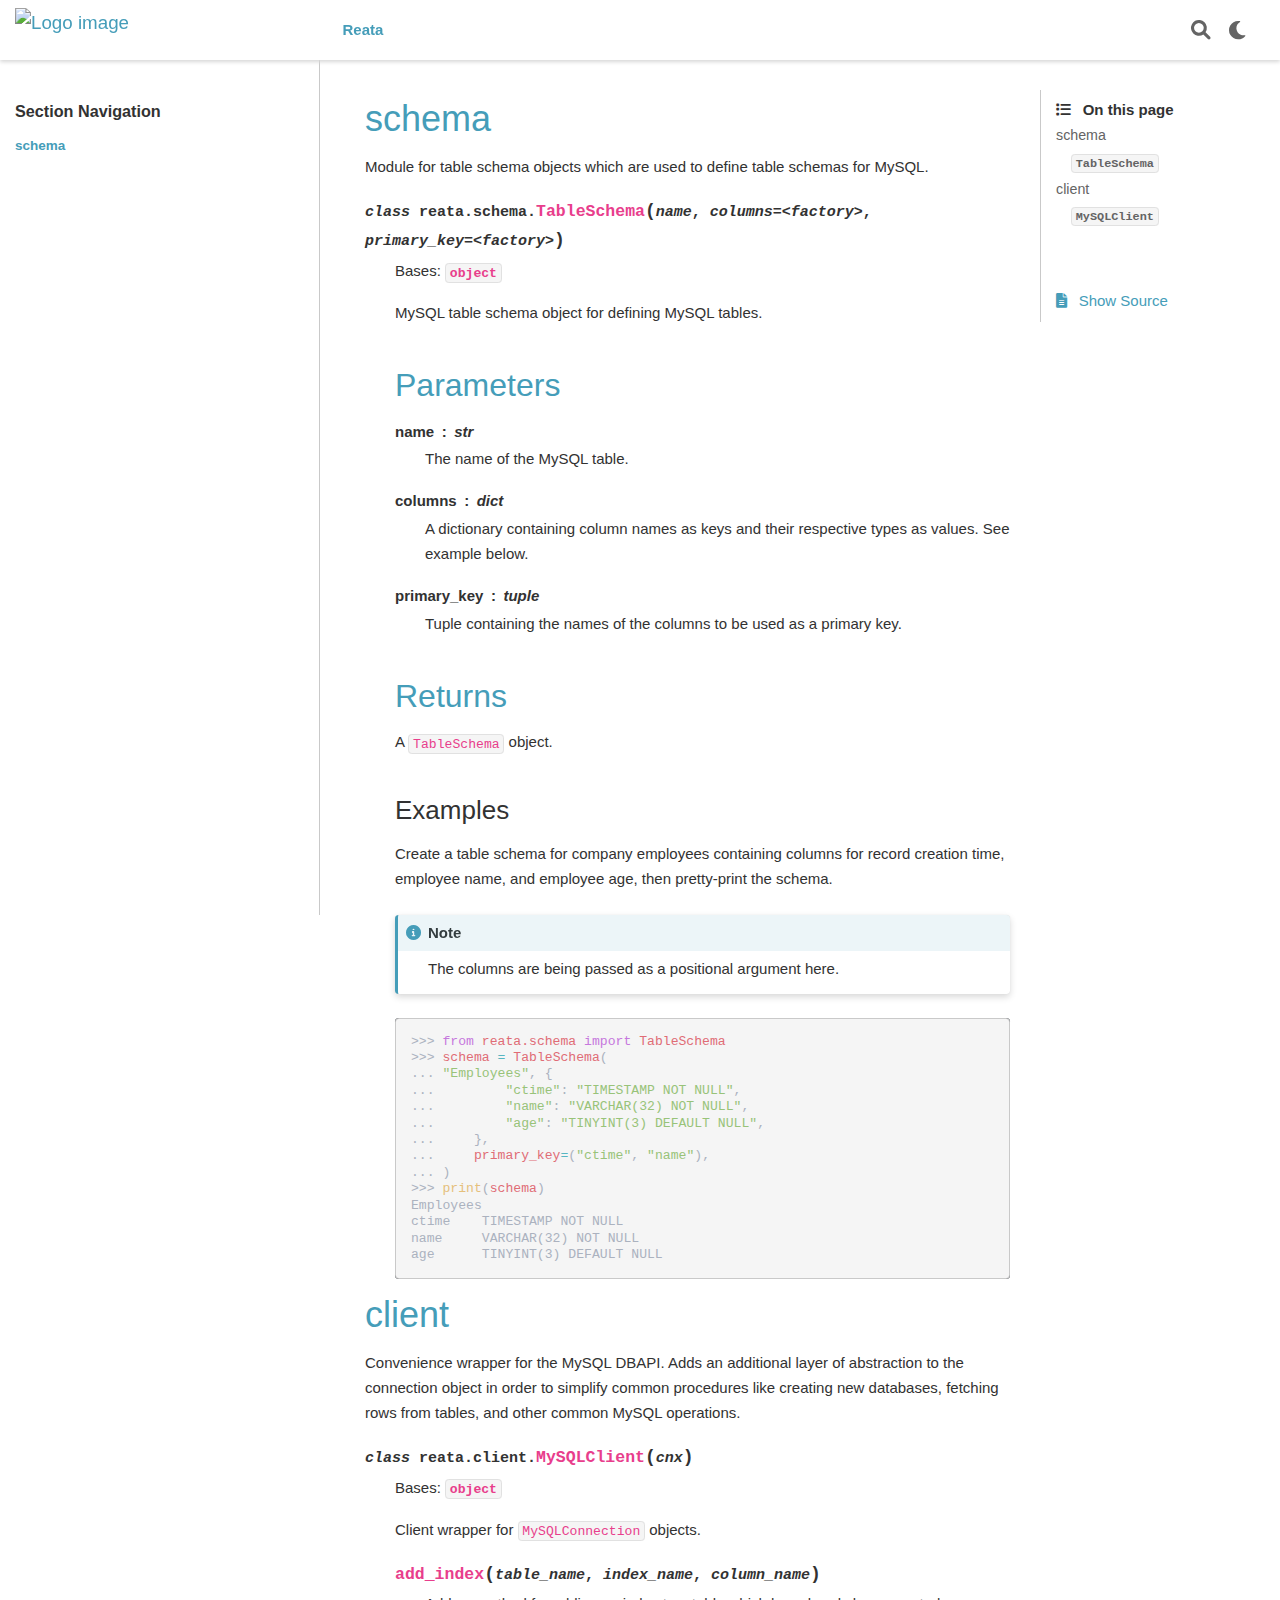
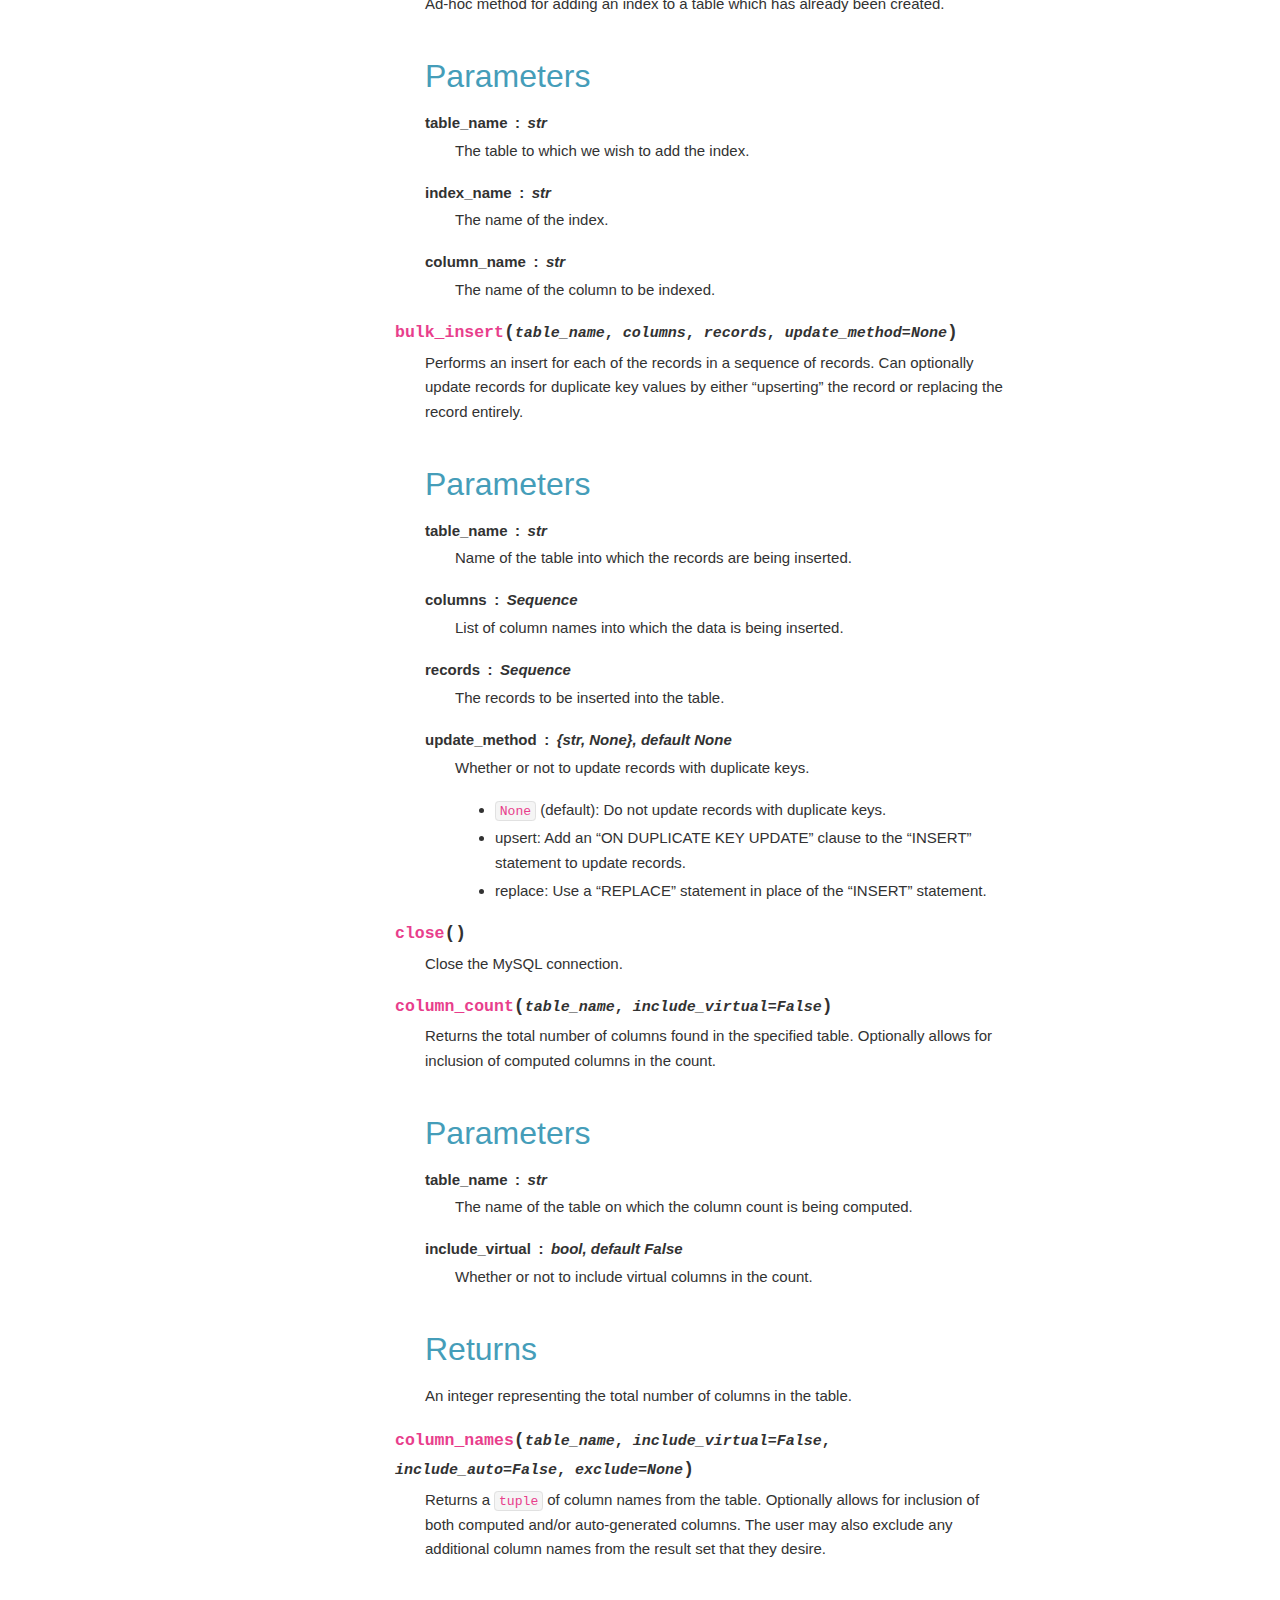
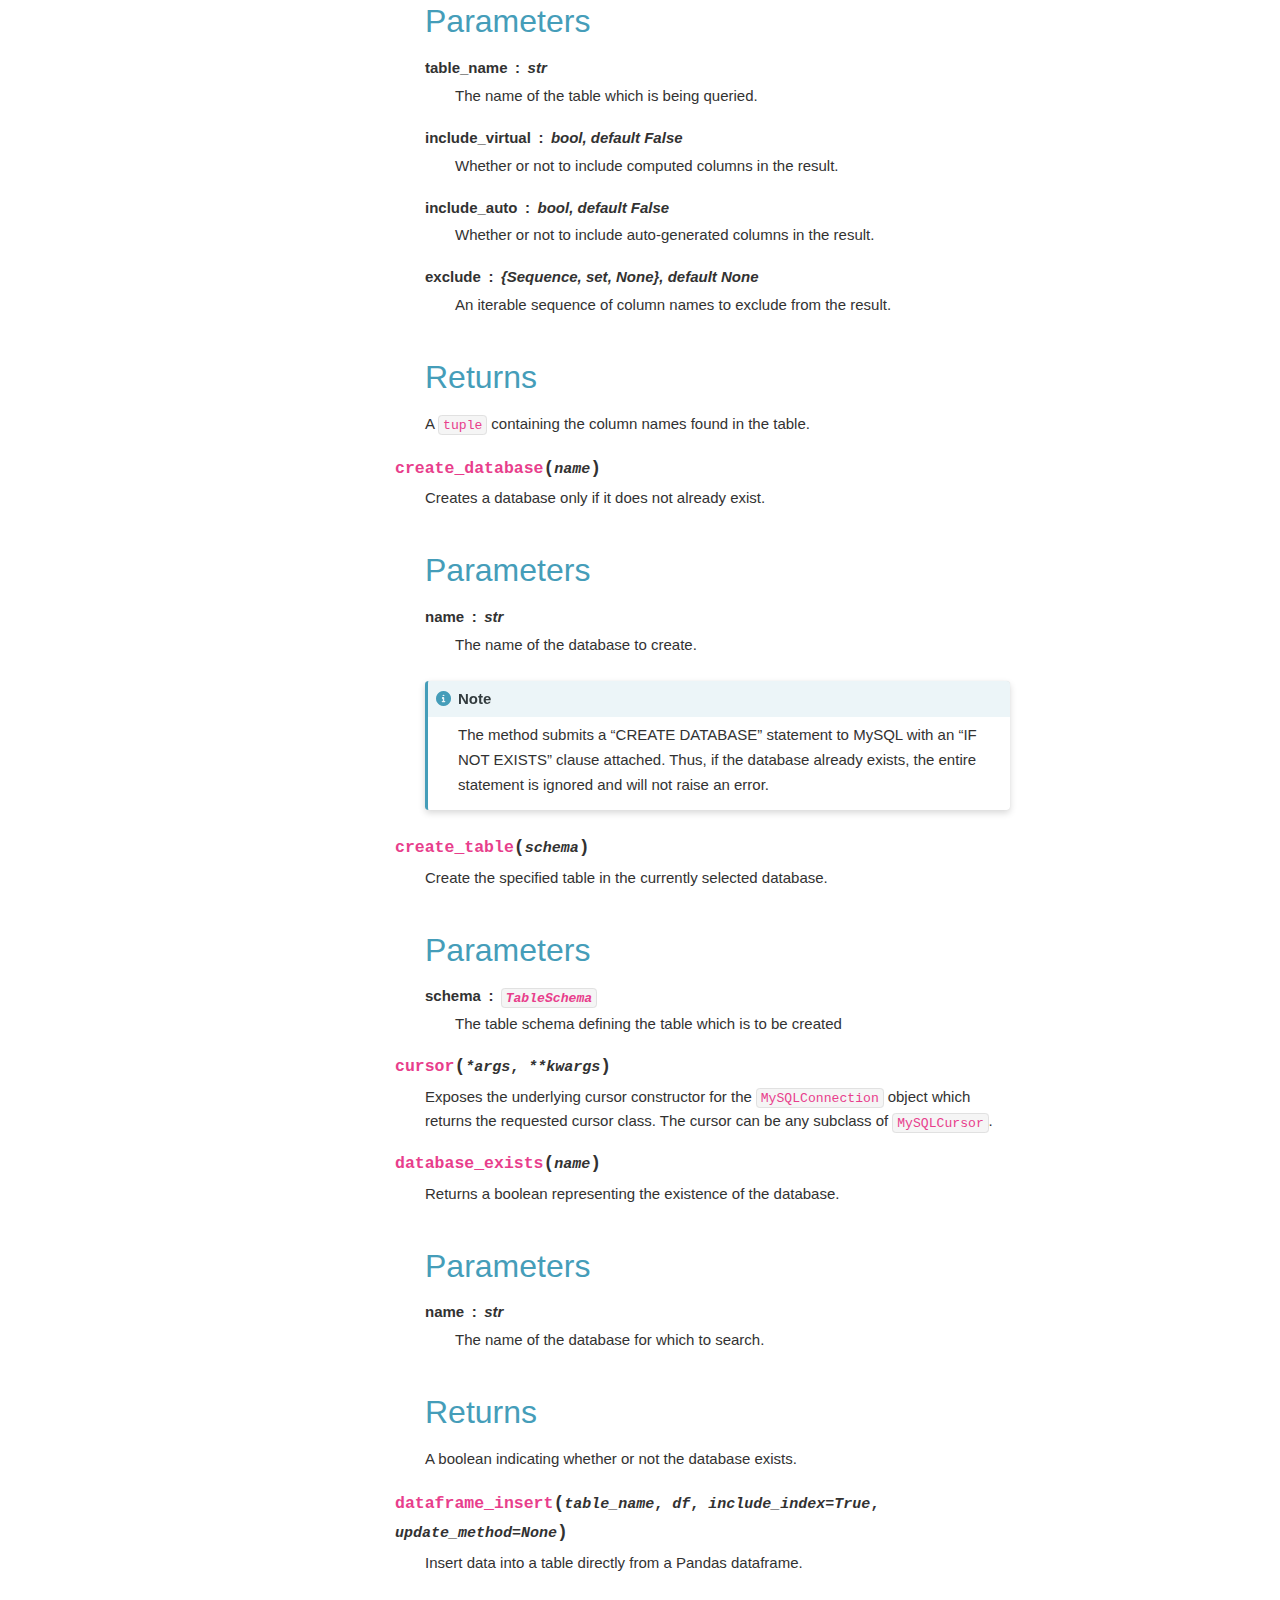
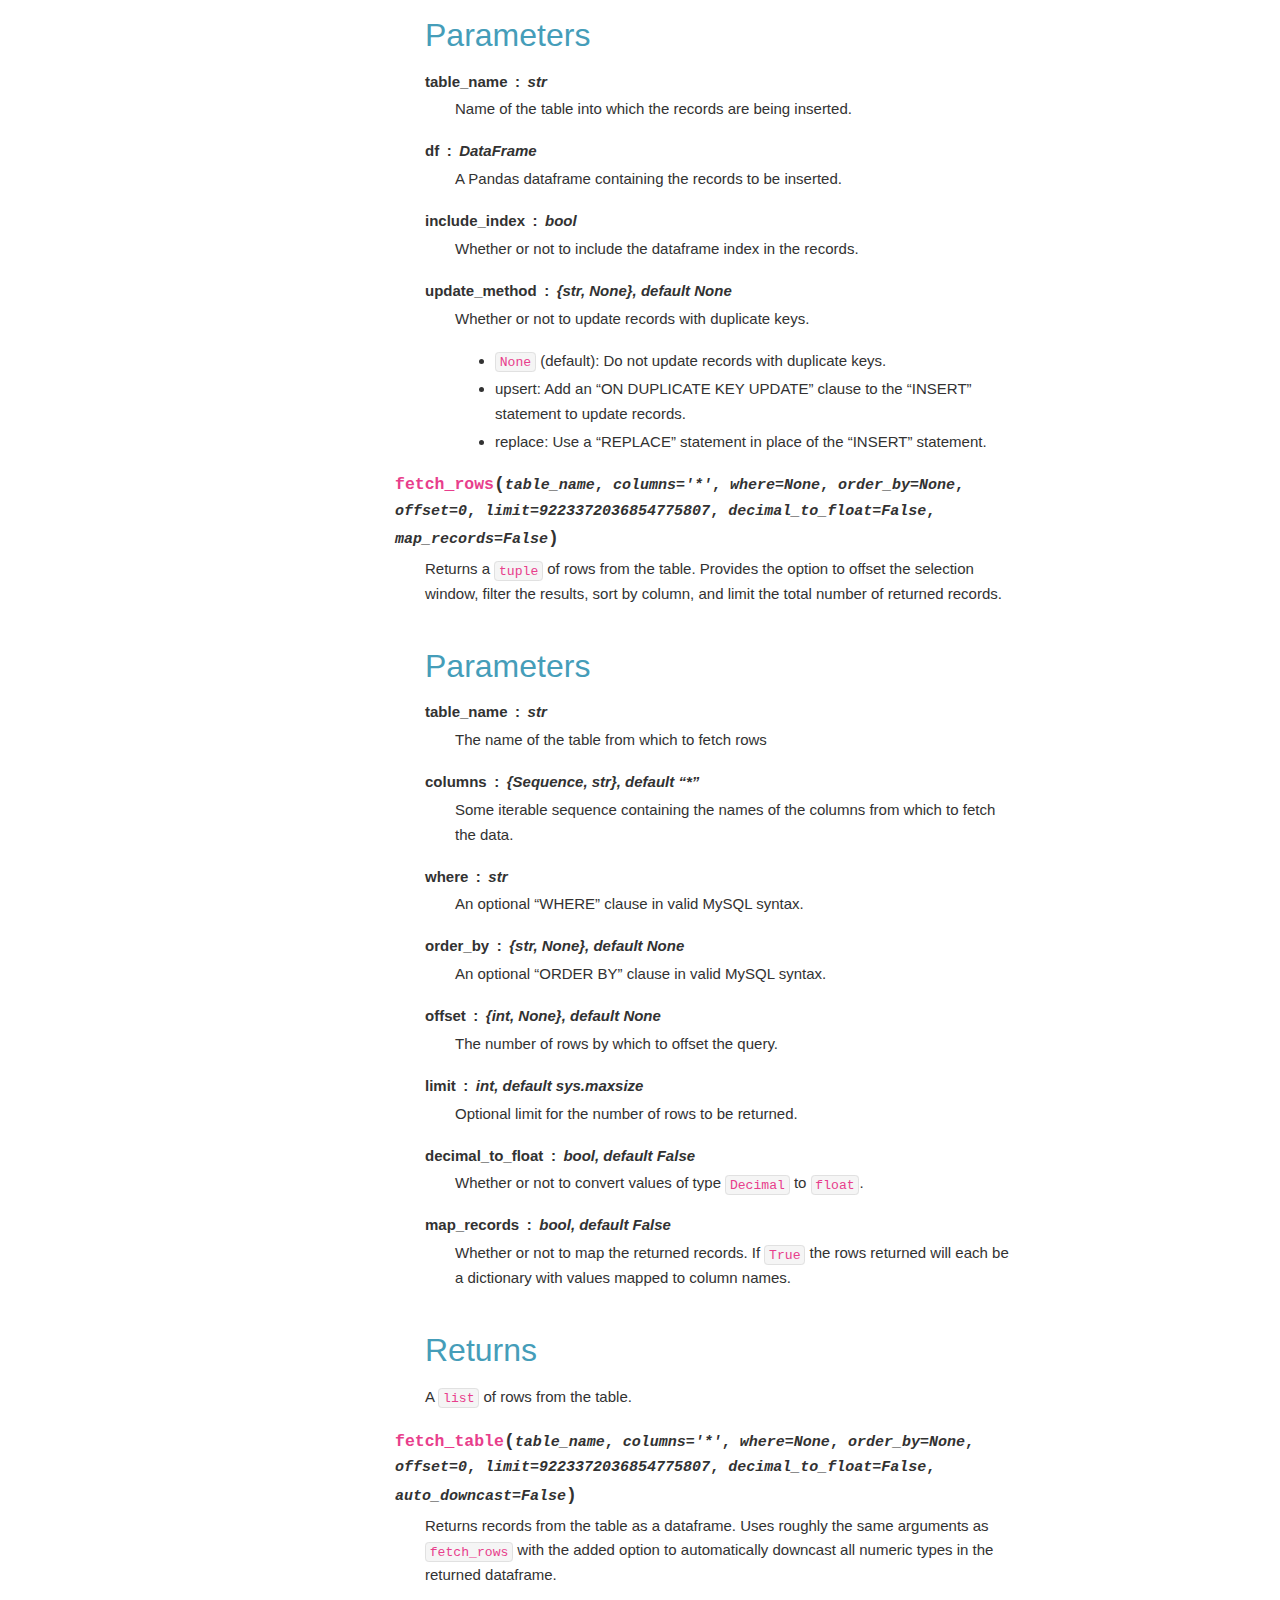
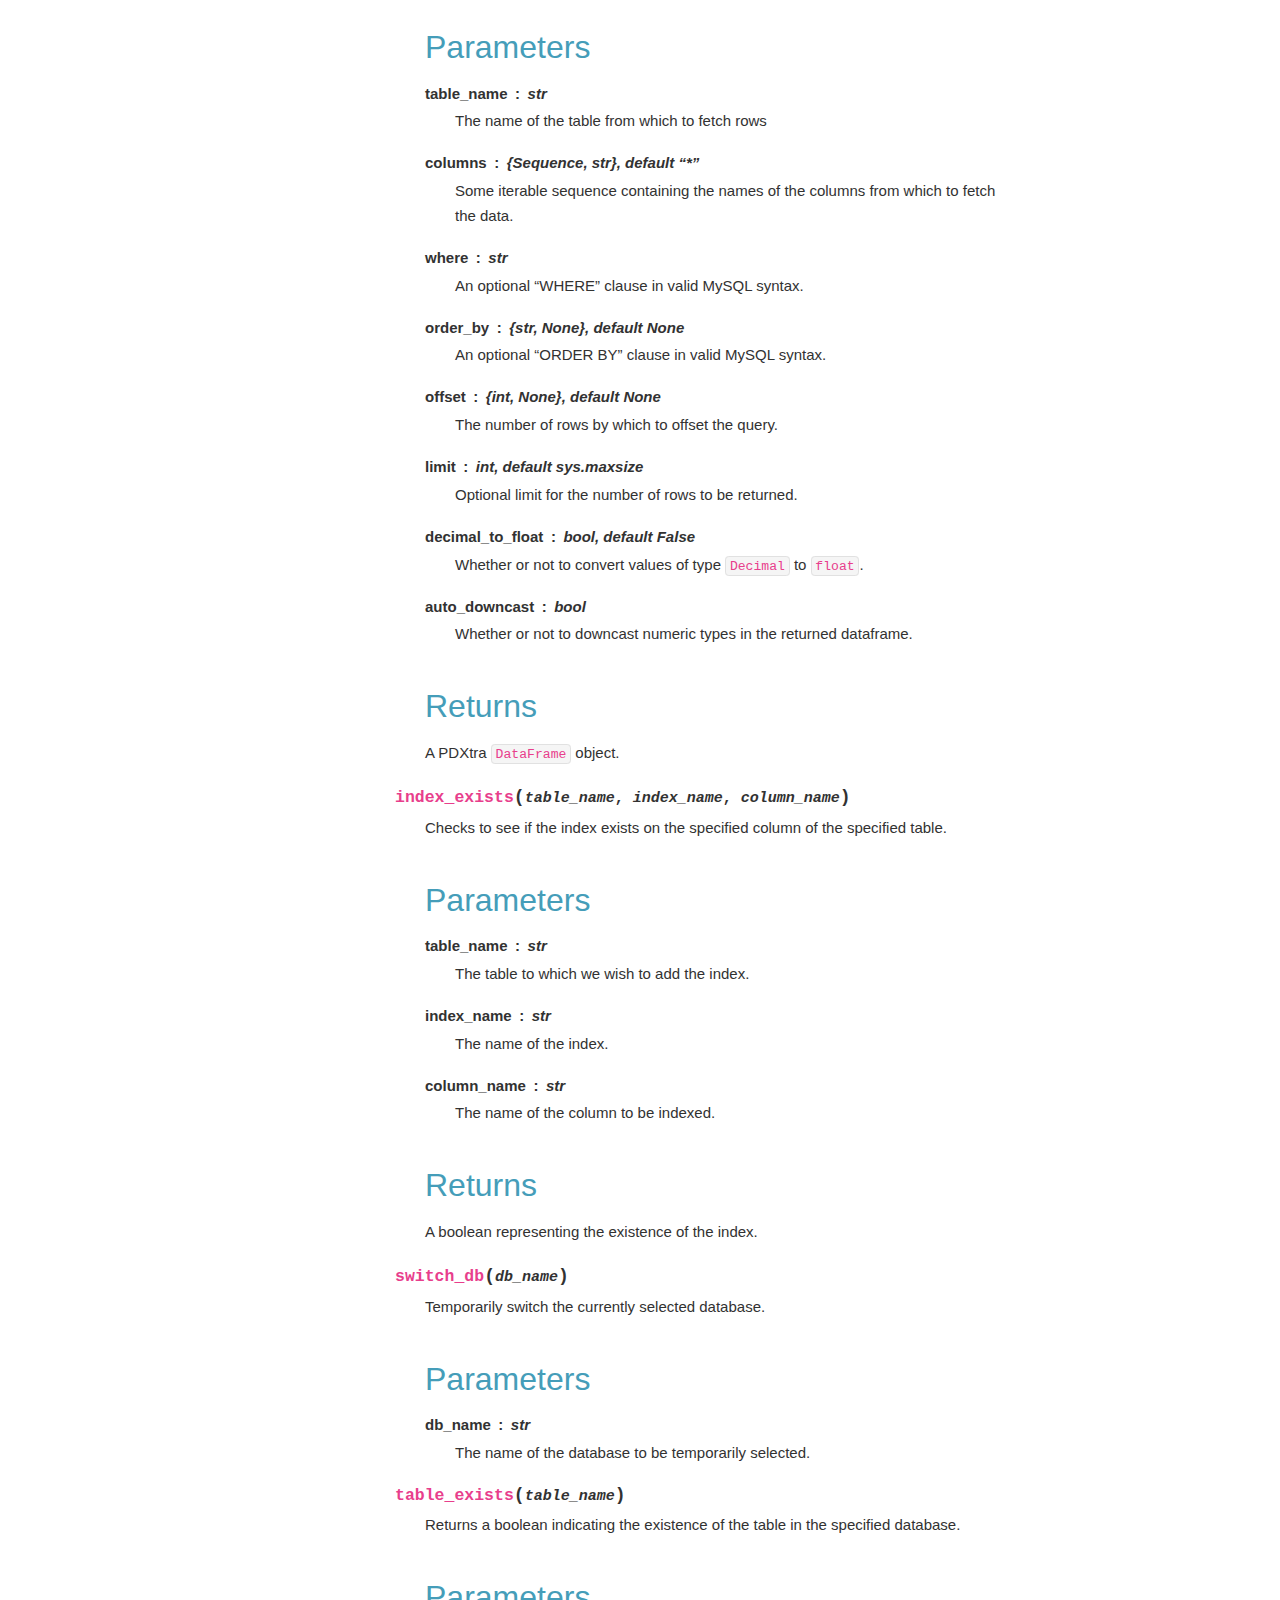
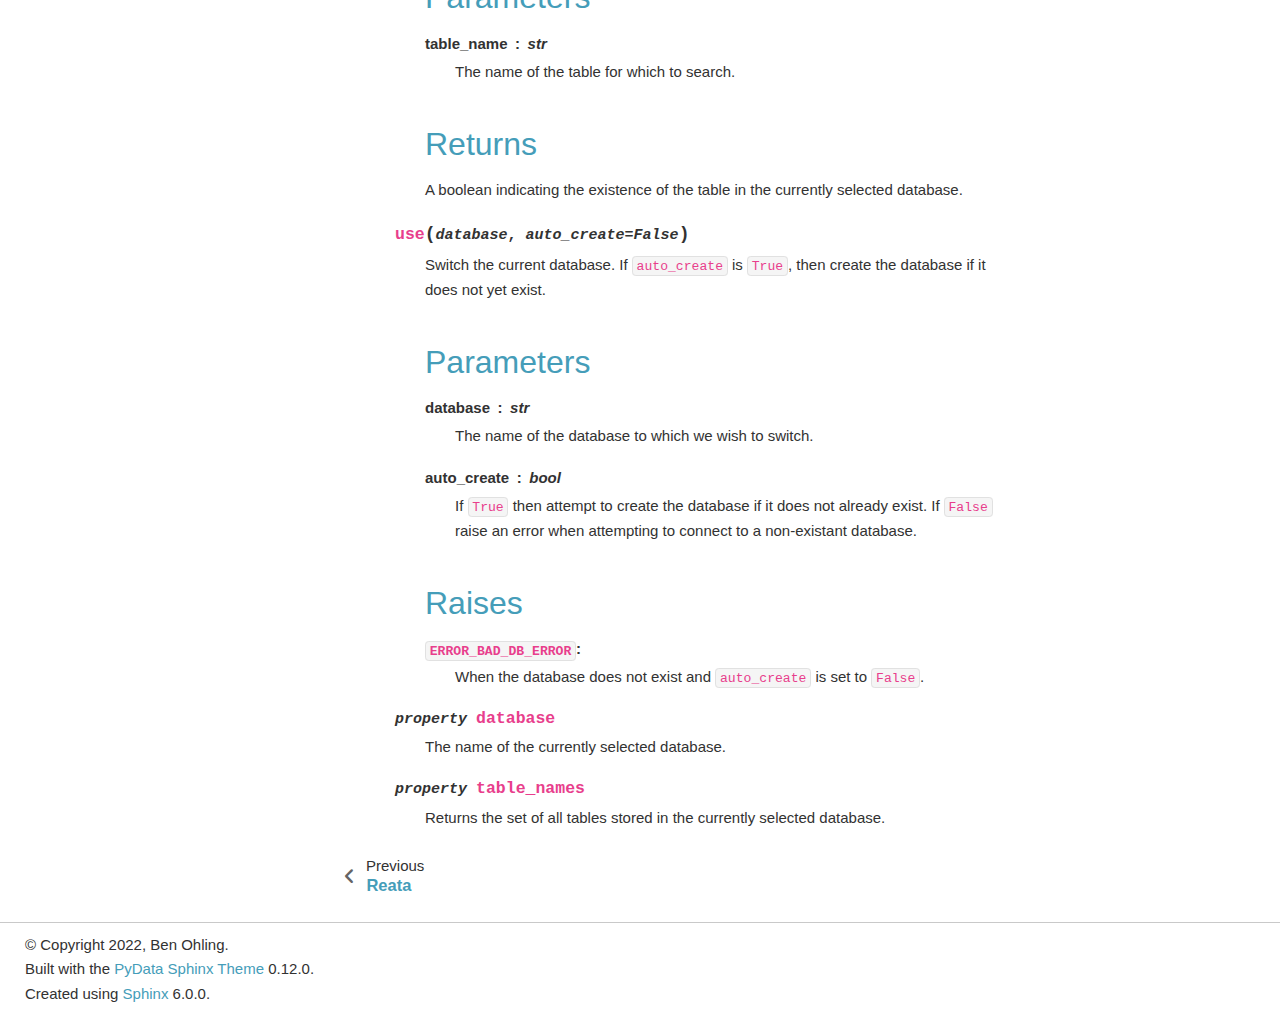
==== docs/reata.html @ b58d2400 "Initial commit" ====
<!DOCTYPE html>

<html lang="en">
  <head>
    <meta charset="utf-8" />
    <meta name="viewport" content="width=device-width, initial-scale=1.0" /><meta name="generator" content="Docutils 0.19: https://docutils.sourceforge.io/" />

    <title>schema &#8212; Reata  documentation</title>
  
  
  
  <script data-cfasync="false">
    document.documentElement.dataset.mode = localStorage.getItem("mode") || "dark";
    document.documentElement.dataset.theme = localStorage.getItem("theme") || "light";
  </script>
  
  <!-- Loaded before other Sphinx assets -->
  <link href="_static/styles/theme.css?digest=796348d33e8b1d947c94" rel="stylesheet">
<link href="_static/styles/bootstrap.css?digest=796348d33e8b1d947c94" rel="stylesheet">
<link href="_static/styles/pydata-sphinx-theme.css?digest=796348d33e8b1d947c94" rel="stylesheet">

  
  <link href="_static/vendor/fontawesome/6.1.2/css/all.min.css?digest=796348d33e8b1d947c94" rel="stylesheet">
  <link rel="preload" as="font" type="font/woff2" crossorigin href="_static/vendor/fontawesome/6.1.2/webfonts/fa-solid-900.woff2">
<link rel="preload" as="font" type="font/woff2" crossorigin href="_static/vendor/fontawesome/6.1.2/webfonts/fa-brands-400.woff2">
<link rel="preload" as="font" type="font/woff2" crossorigin href="_static/vendor/fontawesome/6.1.2/webfonts/fa-regular-400.woff2">

    <link rel="stylesheet" type="text/css" href="_static/pygments.css" />
  
  <!-- Pre-loaded scripts that we'll load fully later -->
  <link rel="preload" as="script" href="_static/scripts/bootstrap.js?digest=796348d33e8b1d947c94">
<link rel="preload" as="script" href="_static/scripts/pydata-sphinx-theme.js?digest=796348d33e8b1d947c94">

    <script data-url_root="./" id="documentation_options" src="_static/documentation_options.js"></script>
    <script src="_static/doctools.js"></script>
    <script src="_static/sphinx_highlight.js"></script>
    <script>DOCUMENTATION_OPTIONS.pagename = 'reata';</script>
    <link rel="index" title="Index" href="genindex.html" />
    <link rel="search" title="Search" href="search.html" />
    <link rel="prev" title="Reata" href="modules.html" />
  <meta name="viewport" content="width=device-width, initial-scale=1" />
  <meta name="docsearch:language" content="en">
  </head>
  
  
  <body data-spy="scroll" data-target="#bd-toc-nav" data-offset="180" data-default-mode="dark">

  
  
  <a class="skip-link" href="#main-content">Skip to main content</a>

  
  <input type="checkbox" class="sidebar-toggle" name="__primary" id="__primary">
  <label class="overlay overlay-primary" for="__primary"></label>

  
  <input type="checkbox" class="sidebar-toggle" name="__secondary" id="__secondary">
  <label class="overlay overlay-secondary" for="__secondary"></label>

  
  <div class="search-button__wrapper">
    <div class="search-button__overlay"></div>
    <div class="search-button__search-container">
      
<form class="bd-search d-flex align-items-center" action="search.html" method="get">
  <i class="fa-solid fa-magnifying-glass"></i>
  <input type="search" class="form-control" name="q" id="search-input" placeholder="Search the docs ..." aria-label="Search the docs ..." autocomplete="off" autocorrect="off" autocapitalize="off" spellcheck="false">
  <span class="search-button__kbd-shortcut"><kbd class="kbd-shortcut__modifier">Ctrl</kbd>+<kbd>K</kbd></span>
</form>
    </div>
  </div>

  
  <nav class="bd-header navbar navbar-expand-lg bd-navbar" id="navbar-main"><div class="bd-header__inner bd-page-width">
  <label class="sidebar-toggle primary-toggle" for="__primary">
      <span class="fa-solid fa-bars"></span>
  </label>
  <div id="navbar-start">
    
    
  


<a class="navbar-brand logo" href="index.html">

  
  
  
  
  
  
  

  
    <img src="_static/logo-light.png" class="logo__image only-light" alt="Logo image">
    <img src="_static/logo-dark.png" class="logo__image only-dark" alt="Logo image">
  
  
</a>
    
  </div>

  
  <div class="col-lg-9 navbar-header-items">
    <div id="navbar-center" class="mr-auto">
      
      <div class="navbar-center-item">
        <nav class="navbar-nav">
    <p class="sidebar-header-items__title" role="heading" aria-level="1" aria-label="Site Navigation">
        Site Navigation
    </p>
    <ul id="navbar-main-elements" class="navbar-nav">
        
                    <li class="nav-item current active">
                      <a class="nav-link nav-internal" href="modules.html">
                        Reata
                      </a>
                    </li>
                
    </ul>
</nav>
      </div>
      
    </div>

    <div id="navbar-end">
      
        <div class="navbar-end-item navbar-persistent--container">
          
<button class="btn btn-sm navbar-btn search-button search-button__button" title="Search" aria-label="Search" data-toggle="tooltip">
  <i class="fa-solid fa-magnifying-glass"></i>
</button>
        </div>
      
      
      <div class="navbar-end-item">
        <button class="theme-switch-button btn btn-sm btn-outline-primary navbar-btn rounded-circle" title="light/dark" aria-label="light/dark" data-toggle="tooltip">
    <span class="theme-switch" data-mode="light"><i class="fa-solid fa-sun"></i></span>
    <span class="theme-switch" data-mode="dark"><i class="fa-solid fa-moon"></i></span>
    <span class="theme-switch" data-mode="auto"><i class="fa-solid fa-circle-half-stroke"></i></span>
</button>
      </div>
      
      <div class="navbar-end-item">
        <ul id="navbar-icon-links" class="navbar-nav" aria-label="Icon Links">
      </ul>
      </div>
      
    </div>
  </div>


  
  
    <div class="navbar-persistent--mobile">
<button class="btn btn-sm navbar-btn search-button search-button__button" title="Search" aria-label="Search" data-toggle="tooltip">
  <i class="fa-solid fa-magnifying-glass"></i>
</button>
    </div>
  

  
  <label class="sidebar-toggle secondary-toggle" for="__secondary">
      <span class="fa-solid fa-outdent"></span>
  </label>
  

</div>
  </nav>
  

  <div class="bd-container">
    <div class="bd-container__inner bd-page-width">
      
      <div class="bd-sidebar-primary bd-sidebar">
        
  
  <div class="sidebar-header-items sidebar-primary__section">
    
    
      <div class="sidebar-header-items__center">
      
      <div class="navbar-center-item">
        <nav class="navbar-nav">
    <p class="sidebar-header-items__title" role="heading" aria-level="1" aria-label="Site Navigation">
        Site Navigation
    </p>
    <ul id="navbar-main-elements" class="navbar-nav">
        
                    <li class="nav-item current active">
                      <a class="nav-link nav-internal" href="modules.html">
                        Reata
                      </a>
                    </li>
                
    </ul>
</nav>
      </div>
      
      </div>
    

    
    
    <div class="sidebar-header-items__end">
      
      <div class="navbar-end-item">
        <button class="theme-switch-button btn btn-sm btn-outline-primary navbar-btn rounded-circle" title="light/dark" aria-label="light/dark" data-toggle="tooltip">
    <span class="theme-switch" data-mode="light"><i class="fa-solid fa-sun"></i></span>
    <span class="theme-switch" data-mode="dark"><i class="fa-solid fa-moon"></i></span>
    <span class="theme-switch" data-mode="auto"><i class="fa-solid fa-circle-half-stroke"></i></span>
</button>
      </div>
      
      <div class="navbar-end-item">
        <ul id="navbar-icon-links" class="navbar-nav" aria-label="Icon Links">
      </ul>
      </div>
      
    </div>
    
  </div>

  
  <div class="sidebar-start-items sidebar-primary__section">
    <div class="sidebar-start-items__item"><nav class="bd-links" id="bd-docs-nav" aria-label="Section navigation">
  <p class="bd-links__title" role="heading" aria-level="1">
    Section Navigation
  </p>
  <div class="bd-toc-item navbar-nav">
    <ul class="current nav bd-sidenav">
<li class="toctree-l1 current active"><a class="current reference internal" href="#">schema</a></li>

</ul>

  </div>
</nav>
    </div>
  </div>
  

  
  <div class="sidebar-end-items sidebar-primary__section">
    <div class="sidebar-end-items__item">
    </div>
  </div>

  
  <div id="rtd-footer-container"></div>

      </div>
      <main id="main-content" class="bd-main">
        
        
        <div class="bd-content">
          <div class="bd-article-container">
            
            <div class="bd-header-article">
                
            </div>
            
            
            <article class="bd-article" role="main">
              
  <section id="module-reata.schema">
<span id="schema"></span><h1>schema<a class="headerlink" href="#module-reata.schema" title="Permalink to this heading">#</a></h1>
<p>Module for table schema objects which are used to define table schemas for
MySQL.</p>
<dl class="py class">
<dt class="sig sig-object py" id="reata.schema.TableSchema">
<em class="property"><span class="pre">class</span><span class="w"> </span></em><span class="sig-prename descclassname"><span class="pre">reata.schema.</span></span><span class="sig-name descname"><span class="pre">TableSchema</span></span><span class="sig-paren">(</span><em class="sig-param"><span class="n"><span class="pre">name</span></span></em>, <em class="sig-param"><span class="n"><span class="pre">columns=&lt;factory&gt;</span></span></em>, <em class="sig-param"><span class="n"><span class="pre">primary_key=&lt;factory&gt;</span></span></em><span class="sig-paren">)</span><a class="headerlink" href="#reata.schema.TableSchema" title="Permalink to this definition">#</a></dt>
<dd><p>Bases: <code class="xref py py-class docutils literal notranslate"><span class="pre">object</span></code></p>
<p>MySQL table schema object for defining MySQL tables.</p>
<section id="parameters">
<h2>Parameters<a class="headerlink" href="#parameters" title="Permalink to this heading">#</a></h2>
<dl>
<dt>name<span class="classifier"><cite>str</cite></span></dt><dd><p>The name of the MySQL table.</p>
</dd>
<dt>columns<span class="classifier"><cite>dict</cite></span></dt><dd><p>A dictionary containing column names as keys and their respective
types as values. See example below.</p>
</dd>
<dt>primary_key<span class="classifier"><cite>tuple</cite></span></dt><dd><p>Tuple containing the names of the columns to be used as a primary key.</p>
</dd>
</dl>
</section>
<section id="returns">
<h2>Returns<a class="headerlink" href="#returns" title="Permalink to this heading">#</a></h2>
<p>A <code class="docutils literal notranslate"><span class="pre">TableSchema</span></code> object.</p>
<section id="examples">
<h3>Examples<a class="headerlink" href="#examples" title="Permalink to this heading">#</a></h3>
<p>Create a table schema for company employees containing columns for
record creation time, employee name, and employee age, then pretty-print
the schema.</p>
<div class="admonition note">
<p class="admonition-title">Note</p>
<p>The columns are being passed as a positional argument here.</p>
</div>
<div class="doctest highlight-default notranslate"><div class="highlight"><pre><span></span><span class="gp">&gt;&gt;&gt; </span><span class="kn">from</span> <span class="nn">reata.schema</span> <span class="kn">import</span> <span class="n">TableSchema</span>
<span class="gp">&gt;&gt;&gt; </span><span class="n">schema</span> <span class="o">=</span> <span class="n">TableSchema</span><span class="p">(</span>
<span class="gp">... </span><span class="s2">&quot;Employees&quot;</span><span class="p">,</span> <span class="p">{</span>
<span class="gp">... </span>        <span class="s2">&quot;ctime&quot;</span><span class="p">:</span> <span class="s2">&quot;TIMESTAMP NOT NULL&quot;</span><span class="p">,</span>
<span class="gp">... </span>        <span class="s2">&quot;name&quot;</span><span class="p">:</span> <span class="s2">&quot;VARCHAR(32) NOT NULL&quot;</span><span class="p">,</span>
<span class="gp">... </span>        <span class="s2">&quot;age&quot;</span><span class="p">:</span> <span class="s2">&quot;TINYINT(3) DEFAULT NULL&quot;</span><span class="p">,</span>
<span class="gp">... </span>    <span class="p">},</span>
<span class="gp">... </span>    <span class="n">primary_key</span><span class="o">=</span><span class="p">(</span><span class="s2">&quot;ctime&quot;</span><span class="p">,</span> <span class="s2">&quot;name&quot;</span><span class="p">),</span>
<span class="gp">... </span><span class="p">)</span>
<span class="gp">&gt;&gt;&gt; </span><span class="nb">print</span><span class="p">(</span><span class="n">schema</span><span class="p">)</span>
<span class="go">Employees</span>
<span class="go">ctime    TIMESTAMP NOT NULL</span>
<span class="go">name     VARCHAR(32) NOT NULL</span>
<span class="go">age      TINYINT(3) DEFAULT NULL</span>
</pre></div>
</div>
</section>
</section>
</dd></dl>

</section>
<section id="module-reata.client">
<span id="client"></span><h1>client<a class="headerlink" href="#module-reata.client" title="Permalink to this heading">#</a></h1>
<p>Convenience wrapper for the MySQL DBAPI. Adds an additional layer of
abstraction to the connection object in order to simplify common procedures
like creating new databases, fetching rows from tables, and other common
MySQL operations.</p>
<dl class="py class">
<dt class="sig sig-object py" id="reata.client.MySQLClient">
<em class="property"><span class="pre">class</span><span class="w"> </span></em><span class="sig-prename descclassname"><span class="pre">reata.client.</span></span><span class="sig-name descname"><span class="pre">MySQLClient</span></span><span class="sig-paren">(</span><em class="sig-param"><span class="n"><span class="pre">cnx</span></span></em><span class="sig-paren">)</span><a class="headerlink" href="#reata.client.MySQLClient" title="Permalink to this definition">#</a></dt>
<dd><p>Bases: <code class="xref py py-class docutils literal notranslate"><span class="pre">object</span></code></p>
<p>Client wrapper for <code class="docutils literal notranslate"><span class="pre">MySQLConnection</span></code> objects.</p>
<dl class="py method">
<dt class="sig sig-object py" id="reata.client.MySQLClient.add_index">
<span class="sig-name descname"><span class="pre">add_index</span></span><span class="sig-paren">(</span><em class="sig-param"><span class="n"><span class="pre">table_name</span></span></em>, <em class="sig-param"><span class="n"><span class="pre">index_name</span></span></em>, <em class="sig-param"><span class="n"><span class="pre">column_name</span></span></em><span class="sig-paren">)</span><a class="headerlink" href="#reata.client.MySQLClient.add_index" title="Permalink to this definition">#</a></dt>
<dd><p>Ad-hoc method for adding an index to a table which has already been
created.</p>
<section id="id1">
<h2>Parameters<a class="headerlink" href="#id1" title="Permalink to this heading">#</a></h2>
<dl>
<dt>table_name<span class="classifier"><cite>str</cite></span></dt><dd><p>The table to which we wish to add the index.</p>
</dd>
<dt>index_name<span class="classifier"><cite>str</cite></span></dt><dd><p>The name of the index.</p>
</dd>
<dt>column_name<span class="classifier"><cite>str</cite></span></dt><dd><p>The name of the column to be indexed.</p>
</dd>
</dl>
</section>
</dd></dl>

<dl class="py method">
<dt class="sig sig-object py" id="reata.client.MySQLClient.bulk_insert">
<span class="sig-name descname"><span class="pre">bulk_insert</span></span><span class="sig-paren">(</span><em class="sig-param"><span class="n"><span class="pre">table_name</span></span></em>, <em class="sig-param"><span class="n"><span class="pre">columns</span></span></em>, <em class="sig-param"><span class="n"><span class="pre">records</span></span></em>, <em class="sig-param"><span class="n"><span class="pre">update_method</span></span><span class="o"><span class="pre">=</span></span><span class="default_value"><span class="pre">None</span></span></em><span class="sig-paren">)</span><a class="headerlink" href="#reata.client.MySQLClient.bulk_insert" title="Permalink to this definition">#</a></dt>
<dd><p>Performs an insert for each of the records in a sequence of records.
Can optionally update records for duplicate key values by either
“upserting” the record or replacing the record entirely.</p>
<section id="id2">
<h2>Parameters<a class="headerlink" href="#id2" title="Permalink to this heading">#</a></h2>
<dl>
<dt>table_name<span class="classifier"><cite>str</cite></span></dt><dd><p>Name of the table into which the records are being inserted.</p>
</dd>
<dt>columns<span class="classifier"><cite>Sequence</cite></span></dt><dd><p>List of column names into which the data is being inserted.</p>
</dd>
<dt>records<span class="classifier"><cite>Sequence</cite></span></dt><dd><p>The records to be inserted into the table.</p>
</dd>
<dt>update_method<span class="classifier">{<cite>str</cite>, <cite>None</cite>}, default <cite>None</cite></span></dt><dd><p>Whether or not to update records with duplicate keys.</p>
<ul class="simple">
<li><p><code class="docutils literal notranslate"><span class="pre">None</span></code> (default): Do not update records with duplicate keys.</p></li>
<li><p>upsert: Add an “ON DUPLICATE KEY UPDATE” clause to the
“INSERT” statement to update records.</p></li>
<li><p>replace: Use a “REPLACE” statement in place of the “INSERT”
statement.</p></li>
</ul>
</dd>
</dl>
</section>
</dd></dl>

<dl class="py method">
<dt class="sig sig-object py" id="reata.client.MySQLClient.close">
<span class="sig-name descname"><span class="pre">close</span></span><span class="sig-paren">(</span><span class="sig-paren">)</span><a class="headerlink" href="#reata.client.MySQLClient.close" title="Permalink to this definition">#</a></dt>
<dd><p>Close the MySQL connection.</p>
</dd></dl>

<dl class="py method">
<dt class="sig sig-object py" id="reata.client.MySQLClient.column_count">
<span class="sig-name descname"><span class="pre">column_count</span></span><span class="sig-paren">(</span><em class="sig-param"><span class="n"><span class="pre">table_name</span></span></em>, <em class="sig-param"><span class="n"><span class="pre">include_virtual</span></span><span class="o"><span class="pre">=</span></span><span class="default_value"><span class="pre">False</span></span></em><span class="sig-paren">)</span><a class="headerlink" href="#reata.client.MySQLClient.column_count" title="Permalink to this definition">#</a></dt>
<dd><p>Returns the total number of columns found in the specified table.
Optionally allows for inclusion of computed columns in the count.</p>
<section id="id3">
<h2>Parameters<a class="headerlink" href="#id3" title="Permalink to this heading">#</a></h2>
<dl>
<dt>table_name<span class="classifier"><cite>str</cite></span></dt><dd><p>The name of the table on which the column count is being computed.</p>
</dd>
<dt>include_virtual<span class="classifier"><cite>bool</cite>, default <cite>False</cite></span></dt><dd><p>Whether or not to include virtual columns in the count.</p>
</dd>
</dl>
</section>
<section id="id4">
<h2>Returns<a class="headerlink" href="#id4" title="Permalink to this heading">#</a></h2>
<p>An integer representing the total number of columns in the table.</p>
</section>
</dd></dl>

<dl class="py method">
<dt class="sig sig-object py" id="reata.client.MySQLClient.column_names">
<span class="sig-name descname"><span class="pre">column_names</span></span><span class="sig-paren">(</span><em class="sig-param"><span class="n"><span class="pre">table_name</span></span></em>, <em class="sig-param"><span class="n"><span class="pre">include_virtual</span></span><span class="o"><span class="pre">=</span></span><span class="default_value"><span class="pre">False</span></span></em>, <em class="sig-param"><span class="n"><span class="pre">include_auto</span></span><span class="o"><span class="pre">=</span></span><span class="default_value"><span class="pre">False</span></span></em>, <em class="sig-param"><span class="n"><span class="pre">exclude</span></span><span class="o"><span class="pre">=</span></span><span class="default_value"><span class="pre">None</span></span></em><span class="sig-paren">)</span><a class="headerlink" href="#reata.client.MySQLClient.column_names" title="Permalink to this definition">#</a></dt>
<dd><p>Returns a <code class="docutils literal notranslate"><span class="pre">tuple</span></code> of column names from the table. Optionally
allows for inclusion of both computed and/or auto-generated columns.
The user may also exclude any additional column names from the
result set that they desire.</p>
<section id="id5">
<h2>Parameters<a class="headerlink" href="#id5" title="Permalink to this heading">#</a></h2>
<dl>
<dt>table_name<span class="classifier"><cite>str</cite></span></dt><dd><p>The name of the table which is being queried.</p>
</dd>
<dt>include_virtual<span class="classifier"><cite>bool</cite>, default <cite>False</cite></span></dt><dd><p>Whether or not to include computed columns in the result.</p>
</dd>
<dt>include_auto<span class="classifier"><cite>bool</cite>, default <cite>False</cite></span></dt><dd><p>Whether or not to include auto-generated columns in the result.</p>
</dd>
<dt>exclude<span class="classifier">{<cite>Sequence</cite>, <cite>set</cite>, <cite>None</cite>}, default <cite>None</cite></span></dt><dd><p>An iterable sequence of column names to exclude from the result.</p>
</dd>
</dl>
</section>
<section id="id6">
<h2>Returns<a class="headerlink" href="#id6" title="Permalink to this heading">#</a></h2>
<p>A <code class="docutils literal notranslate"><span class="pre">tuple</span></code> containing the column names found in the table.</p>
</section>
</dd></dl>

<dl class="py method">
<dt class="sig sig-object py" id="reata.client.MySQLClient.create_database">
<span class="sig-name descname"><span class="pre">create_database</span></span><span class="sig-paren">(</span><em class="sig-param"><span class="n"><span class="pre">name</span></span></em><span class="sig-paren">)</span><a class="headerlink" href="#reata.client.MySQLClient.create_database" title="Permalink to this definition">#</a></dt>
<dd><p>Creates a database only if it does not already exist.</p>
<section id="id7">
<h2>Parameters<a class="headerlink" href="#id7" title="Permalink to this heading">#</a></h2>
<dl>
<dt>name<span class="classifier"><cite>str</cite></span></dt><dd><p>The name of the database to create.</p>
</dd>
</dl>
<div class="admonition note">
<p class="admonition-title">Note</p>
<p>The method submits a “CREATE DATABASE” statement to MySQL with an
“IF NOT EXISTS” clause attached. Thus, if the database already
exists, the entire statement is ignored and will not raise an error.</p>
</div>
</section>
</dd></dl>

<dl class="py method">
<dt class="sig sig-object py" id="reata.client.MySQLClient.create_table">
<span class="sig-name descname"><span class="pre">create_table</span></span><span class="sig-paren">(</span><em class="sig-param"><span class="n"><span class="pre">schema</span></span></em><span class="sig-paren">)</span><a class="headerlink" href="#reata.client.MySQLClient.create_table" title="Permalink to this definition">#</a></dt>
<dd><p>Create the specified table in the currently selected database.</p>
<section id="id8">
<h2>Parameters<a class="headerlink" href="#id8" title="Permalink to this heading">#</a></h2>
<dl>
<dt>schema<span class="classifier"><code class="docutils literal notranslate"><span class="pre">TableSchema</span></code></span></dt><dd><p>The table schema defining the table which is to be created</p>
</dd>
</dl>
</section>
</dd></dl>

<dl class="py method">
<dt class="sig sig-object py" id="reata.client.MySQLClient.cursor">
<span class="sig-name descname"><span class="pre">cursor</span></span><span class="sig-paren">(</span><em class="sig-param"><span class="o"><span class="pre">*</span></span><span class="n"><span class="pre">args</span></span></em>, <em class="sig-param"><span class="o"><span class="pre">**</span></span><span class="n"><span class="pre">kwargs</span></span></em><span class="sig-paren">)</span><a class="headerlink" href="#reata.client.MySQLClient.cursor" title="Permalink to this definition">#</a></dt>
<dd><p>Exposes the underlying cursor constructor for the <code class="docutils literal notranslate"><span class="pre">MySQLConnection</span></code>
object which returns the requested cursor class. The cursor can be any
subclass of <code class="docutils literal notranslate"><span class="pre">MySQLCursor</span></code>.</p>
</dd></dl>

<dl class="py method">
<dt class="sig sig-object py" id="reata.client.MySQLClient.database_exists">
<span class="sig-name descname"><span class="pre">database_exists</span></span><span class="sig-paren">(</span><em class="sig-param"><span class="n"><span class="pre">name</span></span></em><span class="sig-paren">)</span><a class="headerlink" href="#reata.client.MySQLClient.database_exists" title="Permalink to this definition">#</a></dt>
<dd><p>Returns a boolean representing the existence of the database.</p>
<section id="id9">
<h2>Parameters<a class="headerlink" href="#id9" title="Permalink to this heading">#</a></h2>
<dl>
<dt>name<span class="classifier"><cite>str</cite></span></dt><dd><p>The name of the database for which to search.</p>
</dd>
</dl>
</section>
<section id="id10">
<h2>Returns<a class="headerlink" href="#id10" title="Permalink to this heading">#</a></h2>
<p>A boolean indicating whether or not the database exists.</p>
</section>
</dd></dl>

<dl class="py method">
<dt class="sig sig-object py" id="reata.client.MySQLClient.dataframe_insert">
<span class="sig-name descname"><span class="pre">dataframe_insert</span></span><span class="sig-paren">(</span><em class="sig-param"><span class="n"><span class="pre">table_name</span></span></em>, <em class="sig-param"><span class="n"><span class="pre">df</span></span></em>, <em class="sig-param"><span class="n"><span class="pre">include_index</span></span><span class="o"><span class="pre">=</span></span><span class="default_value"><span class="pre">True</span></span></em>, <em class="sig-param"><span class="n"><span class="pre">update_method</span></span><span class="o"><span class="pre">=</span></span><span class="default_value"><span class="pre">None</span></span></em><span class="sig-paren">)</span><a class="headerlink" href="#reata.client.MySQLClient.dataframe_insert" title="Permalink to this definition">#</a></dt>
<dd><p>Insert data into a table directly from a Pandas dataframe.</p>
<section id="id11">
<h2>Parameters<a class="headerlink" href="#id11" title="Permalink to this heading">#</a></h2>
<dl>
<dt>table_name<span class="classifier"><cite>str</cite></span></dt><dd><p>Name of the table into which the records are being inserted.</p>
</dd>
<dt>df<span class="classifier"><cite>DataFrame</cite></span></dt><dd><p>A Pandas dataframe containing the records to be inserted.</p>
</dd>
<dt>include_index<span class="classifier"><cite>bool</cite></span></dt><dd><p>Whether or not to include the dataframe index in the records.</p>
</dd>
<dt>update_method<span class="classifier">{<cite>str</cite>, <cite>None</cite>}, default <cite>None</cite></span></dt><dd><p>Whether or not to update records with duplicate keys.</p>
<ul class="simple">
<li><p><code class="docutils literal notranslate"><span class="pre">None</span></code> (default): Do not update records with duplicate keys.</p></li>
<li><p>upsert: Add an “ON DUPLICATE KEY UPDATE” clause to the
“INSERT” statement to update records.</p></li>
<li><p>replace: Use a “REPLACE” statement in place of the “INSERT”
statement.</p></li>
</ul>
</dd>
</dl>
</section>
</dd></dl>

<dl class="py method">
<dt class="sig sig-object py" id="reata.client.MySQLClient.fetch_rows">
<span class="sig-name descname"><span class="pre">fetch_rows</span></span><span class="sig-paren">(</span><em class="sig-param"><span class="n"><span class="pre">table_name</span></span></em>, <em class="sig-param"><span class="n"><span class="pre">columns</span></span><span class="o"><span class="pre">=</span></span><span class="default_value"><span class="pre">'*'</span></span></em>, <em class="sig-param"><span class="n"><span class="pre">where</span></span><span class="o"><span class="pre">=</span></span><span class="default_value"><span class="pre">None</span></span></em>, <em class="sig-param"><span class="n"><span class="pre">order_by</span></span><span class="o"><span class="pre">=</span></span><span class="default_value"><span class="pre">None</span></span></em>, <em class="sig-param"><span class="n"><span class="pre">offset</span></span><span class="o"><span class="pre">=</span></span><span class="default_value"><span class="pre">0</span></span></em>, <em class="sig-param"><span class="n"><span class="pre">limit</span></span><span class="o"><span class="pre">=</span></span><span class="default_value"><span class="pre">9223372036854775807</span></span></em>, <em class="sig-param"><span class="n"><span class="pre">decimal_to_float</span></span><span class="o"><span class="pre">=</span></span><span class="default_value"><span class="pre">False</span></span></em>, <em class="sig-param"><span class="n"><span class="pre">map_records</span></span><span class="o"><span class="pre">=</span></span><span class="default_value"><span class="pre">False</span></span></em><span class="sig-paren">)</span><a class="headerlink" href="#reata.client.MySQLClient.fetch_rows" title="Permalink to this definition">#</a></dt>
<dd><p>Returns a <code class="docutils literal notranslate"><span class="pre">tuple</span></code> of rows from the table. Provides the option to
offset the selection window, filter the results, sort by column,
and limit the total number of returned records.</p>
<section id="id12">
<h2>Parameters<a class="headerlink" href="#id12" title="Permalink to this heading">#</a></h2>
<dl>
<dt>table_name<span class="classifier"><cite>str</cite></span></dt><dd><p>The name of the table from which to fetch rows</p>
</dd>
<dt>columns<span class="classifier">{<cite>Sequence</cite>, <cite>str</cite>}, default “*”</span></dt><dd><p>Some iterable sequence containing the names of the columns from
which to fetch the data.</p>
</dd>
<dt>where<span class="classifier"><cite>str</cite></span></dt><dd><p>An optional “WHERE” clause in valid MySQL syntax.</p>
</dd>
<dt>order_by<span class="classifier">{<cite>str</cite>, <cite>None</cite>}, default <cite>None</cite></span></dt><dd><p>An optional “ORDER BY” clause in valid MySQL syntax.</p>
</dd>
<dt>offset<span class="classifier">{<cite>int</cite>, <cite>None</cite>}, default <cite>None</cite></span></dt><dd><p>The number of rows by which to offset the query.</p>
</dd>
<dt>limit<span class="classifier"><cite>int</cite>, default <cite>sys.maxsize</cite></span></dt><dd><p>Optional limit for the number of rows to be returned.</p>
</dd>
<dt>decimal_to_float<span class="classifier"><cite>bool</cite>, default <cite>False</cite></span></dt><dd><p>Whether or not to convert values of type <code class="docutils literal notranslate"><span class="pre">Decimal</span></code> to <code class="docutils literal notranslate"><span class="pre">float</span></code>.</p>
</dd>
<dt>map_records<span class="classifier"><cite>bool</cite>, default <cite>False</cite></span></dt><dd><p>Whether or not to map the returned records. If <code class="docutils literal notranslate"><span class="pre">True</span></code> the rows
returned will each be a dictionary with values mapped to column
names.</p>
</dd>
</dl>
</section>
<section id="id13">
<h2>Returns<a class="headerlink" href="#id13" title="Permalink to this heading">#</a></h2>
<p>A <code class="docutils literal notranslate"><span class="pre">list</span></code> of rows from the table.</p>
</section>
</dd></dl>

<dl class="py method">
<dt class="sig sig-object py" id="reata.client.MySQLClient.fetch_table">
<span class="sig-name descname"><span class="pre">fetch_table</span></span><span class="sig-paren">(</span><em class="sig-param"><span class="n"><span class="pre">table_name</span></span></em>, <em class="sig-param"><span class="n"><span class="pre">columns</span></span><span class="o"><span class="pre">=</span></span><span class="default_value"><span class="pre">'*'</span></span></em>, <em class="sig-param"><span class="n"><span class="pre">where</span></span><span class="o"><span class="pre">=</span></span><span class="default_value"><span class="pre">None</span></span></em>, <em class="sig-param"><span class="n"><span class="pre">order_by</span></span><span class="o"><span class="pre">=</span></span><span class="default_value"><span class="pre">None</span></span></em>, <em class="sig-param"><span class="n"><span class="pre">offset</span></span><span class="o"><span class="pre">=</span></span><span class="default_value"><span class="pre">0</span></span></em>, <em class="sig-param"><span class="n"><span class="pre">limit</span></span><span class="o"><span class="pre">=</span></span><span class="default_value"><span class="pre">9223372036854775807</span></span></em>, <em class="sig-param"><span class="n"><span class="pre">decimal_to_float</span></span><span class="o"><span class="pre">=</span></span><span class="default_value"><span class="pre">False</span></span></em>, <em class="sig-param"><span class="n"><span class="pre">auto_downcast</span></span><span class="o"><span class="pre">=</span></span><span class="default_value"><span class="pre">False</span></span></em><span class="sig-paren">)</span><a class="headerlink" href="#reata.client.MySQLClient.fetch_table" title="Permalink to this definition">#</a></dt>
<dd><p>Returns records from the table as a dataframe. Uses roughly the same
arguments as <code class="docutils literal notranslate"><span class="pre">fetch_rows</span></code> with the added option to automatically
downcast all numeric types in the returned dataframe.</p>
<section id="id14">
<h2>Parameters<a class="headerlink" href="#id14" title="Permalink to this heading">#</a></h2>
<dl>
<dt>table_name<span class="classifier"><cite>str</cite></span></dt><dd><p>The name of the table from which to fetch rows</p>
</dd>
<dt>columns<span class="classifier">{<cite>Sequence</cite>, <cite>str</cite>}, default “*”</span></dt><dd><p>Some iterable sequence containing the names of the columns from
which to fetch the data.</p>
</dd>
<dt>where<span class="classifier"><cite>str</cite></span></dt><dd><p>An optional “WHERE” clause in valid MySQL syntax.</p>
</dd>
<dt>order_by<span class="classifier">{<cite>str</cite>, <cite>None</cite>}, default <cite>None</cite></span></dt><dd><p>An optional “ORDER BY” clause in valid MySQL syntax.</p>
</dd>
<dt>offset<span class="classifier">{<cite>int</cite>, <cite>None</cite>}, default <cite>None</cite></span></dt><dd><p>The number of rows by which to offset the query.</p>
</dd>
<dt>limit<span class="classifier"><cite>int</cite>, default <cite>sys.maxsize</cite></span></dt><dd><p>Optional limit for the number of rows to be returned.</p>
</dd>
<dt>decimal_to_float<span class="classifier"><cite>bool</cite>, default <cite>False</cite></span></dt><dd><p>Whether or not to convert values of type <code class="docutils literal notranslate"><span class="pre">Decimal</span></code> to <code class="docutils literal notranslate"><span class="pre">float</span></code>.</p>
</dd>
<dt>auto_downcast<span class="classifier"><cite>bool</cite></span></dt><dd><p>Whether or not to downcast numeric types in the returned dataframe.</p>
</dd>
</dl>
</section>
<section id="id15">
<h2>Returns<a class="headerlink" href="#id15" title="Permalink to this heading">#</a></h2>
<p>A PDXtra <code class="docutils literal notranslate"><span class="pre">DataFrame</span></code> object.</p>
</section>
</dd></dl>

<dl class="py method">
<dt class="sig sig-object py" id="reata.client.MySQLClient.index_exists">
<span class="sig-name descname"><span class="pre">index_exists</span></span><span class="sig-paren">(</span><em class="sig-param"><span class="n"><span class="pre">table_name</span></span></em>, <em class="sig-param"><span class="n"><span class="pre">index_name</span></span></em>, <em class="sig-param"><span class="n"><span class="pre">column_name</span></span></em><span class="sig-paren">)</span><a class="headerlink" href="#reata.client.MySQLClient.index_exists" title="Permalink to this definition">#</a></dt>
<dd><p>Checks to see if the index exists on the specified column of the
specified table.</p>
<section id="id16">
<h2>Parameters<a class="headerlink" href="#id16" title="Permalink to this heading">#</a></h2>
<dl>
<dt>table_name<span class="classifier"><cite>str</cite></span></dt><dd><p>The table to which we wish to add the index.</p>
</dd>
<dt>index_name<span class="classifier"><cite>str</cite></span></dt><dd><p>The name of the index.</p>
</dd>
<dt>column_name<span class="classifier"><cite>str</cite></span></dt><dd><p>The name of the column to be indexed.</p>
</dd>
</dl>
</section>
<section id="id17">
<h2>Returns<a class="headerlink" href="#id17" title="Permalink to this heading">#</a></h2>
<p>A boolean representing the existence of the index.</p>
</section>
</dd></dl>

<dl class="py method">
<dt class="sig sig-object py" id="reata.client.MySQLClient.switch_db">
<span class="sig-name descname"><span class="pre">switch_db</span></span><span class="sig-paren">(</span><em class="sig-param"><span class="n"><span class="pre">db_name</span></span></em><span class="sig-paren">)</span><a class="headerlink" href="#reata.client.MySQLClient.switch_db" title="Permalink to this definition">#</a></dt>
<dd><p>Temporarily switch the currently selected database.</p>
<section id="id18">
<h2>Parameters<a class="headerlink" href="#id18" title="Permalink to this heading">#</a></h2>
<dl>
<dt>db_name<span class="classifier"><cite>str</cite></span></dt><dd><p>The name of the database to be temporarily selected.</p>
</dd>
</dl>
</section>
</dd></dl>

<dl class="py method">
<dt class="sig sig-object py" id="reata.client.MySQLClient.table_exists">
<span class="sig-name descname"><span class="pre">table_exists</span></span><span class="sig-paren">(</span><em class="sig-param"><span class="n"><span class="pre">table_name</span></span></em><span class="sig-paren">)</span><a class="headerlink" href="#reata.client.MySQLClient.table_exists" title="Permalink to this definition">#</a></dt>
<dd><p>Returns a boolean indicating the existence of the table in the
specified database.</p>
<section id="id19">
<h2>Parameters<a class="headerlink" href="#id19" title="Permalink to this heading">#</a></h2>
<dl>
<dt>table_name<span class="classifier"><cite>str</cite></span></dt><dd><p>The name of the table for which to search.</p>
</dd>
</dl>
</section>
<section id="id20">
<h2>Returns<a class="headerlink" href="#id20" title="Permalink to this heading">#</a></h2>
<p>A boolean indicating the existence of the table in the currently
selected database.</p>
</section>
</dd></dl>

<dl class="py method">
<dt class="sig sig-object py" id="reata.client.MySQLClient.use">
<span class="sig-name descname"><span class="pre">use</span></span><span class="sig-paren">(</span><em class="sig-param"><span class="n"><span class="pre">database</span></span></em>, <em class="sig-param"><span class="n"><span class="pre">auto_create</span></span><span class="o"><span class="pre">=</span></span><span class="default_value"><span class="pre">False</span></span></em><span class="sig-paren">)</span><a class="headerlink" href="#reata.client.MySQLClient.use" title="Permalink to this definition">#</a></dt>
<dd><p>Switch the current database. If <code class="docutils literal notranslate"><span class="pre">auto_create</span></code> is <code class="docutils literal notranslate"><span class="pre">True</span></code>, then
create the database if it does not yet exist.</p>
<section id="id21">
<h2>Parameters<a class="headerlink" href="#id21" title="Permalink to this heading">#</a></h2>
<dl>
<dt>database<span class="classifier"><cite>str</cite></span></dt><dd><p>The name of the database to which we wish to switch.</p>
</dd>
<dt>auto_create<span class="classifier"><cite>bool</cite></span></dt><dd><p>If <code class="docutils literal notranslate"><span class="pre">True</span></code> then attempt to create the database if it does not
already exist. If <code class="docutils literal notranslate"><span class="pre">False</span></code> raise an error when attempting to
connect to a non-existant database.</p>
</dd>
</dl>
</section>
<section id="raises">
<h2>Raises<a class="headerlink" href="#raises" title="Permalink to this heading">#</a></h2>
<dl class="simple">
<dt><code class="docutils literal notranslate"><span class="pre">ERROR_BAD_DB_ERROR</span></code>:</dt><dd><p>When the database does not exist and <code class="docutils literal notranslate"><span class="pre">auto_create</span></code> is set to
<code class="docutils literal notranslate"><span class="pre">False</span></code>.</p>
</dd>
</dl>
</section>
</dd></dl>

<dl class="py property">
<dt class="sig sig-object py" id="reata.client.MySQLClient.database">
<em class="property"><span class="pre">property</span><span class="w"> </span></em><span class="sig-name descname"><span class="pre">database</span></span><a class="headerlink" href="#reata.client.MySQLClient.database" title="Permalink to this definition">#</a></dt>
<dd><p>The name of the currently selected database.</p>
</dd></dl>

<dl class="py property">
<dt class="sig sig-object py" id="reata.client.MySQLClient.table_names">
<em class="property"><span class="pre">property</span><span class="w"> </span></em><span class="sig-name descname"><span class="pre">table_names</span></span><a class="headerlink" href="#reata.client.MySQLClient.table_names" title="Permalink to this definition">#</a></dt>
<dd><p>Returns the set of all tables stored in the currently selected
database.</p>
</dd></dl>

</dd></dl>

</section>


            </article>
            
            
            
            <footer class="bd-footer-article">
                <!-- Previous / next buttons -->
<div class='prev-next-area'>
  <a class='left-prev' id="prev-link" href="modules.html" title="previous page">
      <i class="fa-solid fa-angle-left"></i>
      <div class="prev-next-info">
          <p class="prev-next-subtitle">previous</p>
          <p class="prev-next-title">Reata</p>
      </div>
  </a>
</div>
            </footer>
            
          </div>
          
          
          
            <div class="bd-sidebar-secondary bd-toc">
              
<div class="toc-item">
  
<div class="tocsection onthispage">
    <i class="fa-solid fa-list"></i> On this page
</div>
<nav id="bd-toc-nav" class="page-toc">
    <ul class="visible nav section-nav flex-column">
 <li class="toc-h1 nav-item toc-entry">
  <a class="reference internal nav-link" href="#">
   schema
  </a>
  <ul class="visible nav section-nav flex-column">
   <li class="toc-h2 nav-item toc-entry">
    <a class="reference internal nav-link" href="#reata.schema.TableSchema">
     <code class="docutils literal notranslate">
      <span class="pre">
       TableSchema
      </span>
     </code>
    </a>
   </li>
  </ul>
 </li>
 <li class="toc-h1 nav-item toc-entry">
  <a class="reference internal nav-link" href="#module-reata.client">
   client
  </a>
  <ul class="visible nav section-nav flex-column">
   <li class="toc-h2 nav-item toc-entry">
    <a class="reference internal nav-link" href="#reata.client.MySQLClient">
     <code class="docutils literal notranslate">
      <span class="pre">
       MySQLClient
      </span>
     </code>
    </a>
    <ul class="nav section-nav flex-column">
     <li class="toc-h3 nav-item toc-entry">
      <a class="reference internal nav-link" href="#reata.client.MySQLClient.add_index">
       <code class="docutils literal notranslate">
        <span class="pre">
         MySQLClient.add_index()
        </span>
       </code>
      </a>
     </li>
     <li class="toc-h3 nav-item toc-entry">
      <a class="reference internal nav-link" href="#reata.client.MySQLClient.bulk_insert">
       <code class="docutils literal notranslate">
        <span class="pre">
         MySQLClient.bulk_insert()
        </span>
       </code>
      </a>
     </li>
     <li class="toc-h3 nav-item toc-entry">
      <a class="reference internal nav-link" href="#reata.client.MySQLClient.close">
       <code class="docutils literal notranslate">
        <span class="pre">
         MySQLClient.close()
        </span>
       </code>
      </a>
     </li>
     <li class="toc-h3 nav-item toc-entry">
      <a class="reference internal nav-link" href="#reata.client.MySQLClient.column_count">
       <code class="docutils literal notranslate">
        <span class="pre">
         MySQLClient.column_count()
        </span>
       </code>
      </a>
     </li>
     <li class="toc-h3 nav-item toc-entry">
      <a class="reference internal nav-link" href="#reata.client.MySQLClient.column_names">
       <code class="docutils literal notranslate">
        <span class="pre">
         MySQLClient.column_names()
        </span>
       </code>
      </a>
     </li>
     <li class="toc-h3 nav-item toc-entry">
      <a class="reference internal nav-link" href="#reata.client.MySQLClient.create_database">
       <code class="docutils literal notranslate">
        <span class="pre">
         MySQLClient.create_database()
        </span>
       </code>
      </a>
     </li>
     <li class="toc-h3 nav-item toc-entry">
      <a class="reference internal nav-link" href="#reata.client.MySQLClient.create_table">
       <code class="docutils literal notranslate">
        <span class="pre">
         MySQLClient.create_table()
        </span>
       </code>
      </a>
     </li>
     <li class="toc-h3 nav-item toc-entry">
      <a class="reference internal nav-link" href="#reata.client.MySQLClient.cursor">
       <code class="docutils literal notranslate">
        <span class="pre">
         MySQLClient.cursor()
        </span>
       </code>
      </a>
     </li>
     <li class="toc-h3 nav-item toc-entry">
      <a class="reference internal nav-link" href="#reata.client.MySQLClient.database_exists">
       <code class="docutils literal notranslate">
        <span class="pre">
         MySQLClient.database_exists()
        </span>
       </code>
      </a>
     </li>
     <li class="toc-h3 nav-item toc-entry">
      <a class="reference internal nav-link" href="#reata.client.MySQLClient.dataframe_insert">
       <code class="docutils literal notranslate">
        <span class="pre">
         MySQLClient.dataframe_insert()
        </span>
       </code>
      </a>
     </li>
     <li class="toc-h3 nav-item toc-entry">
      <a class="reference internal nav-link" href="#reata.client.MySQLClient.fetch_rows">
       <code class="docutils literal notranslate">
        <span class="pre">
         MySQLClient.fetch_rows()
        </span>
       </code>
      </a>
     </li>
     <li class="toc-h3 nav-item toc-entry">
      <a class="reference internal nav-link" href="#reata.client.MySQLClient.fetch_table">
       <code class="docutils literal notranslate">
        <span class="pre">
         MySQLClient.fetch_table()
        </span>
       </code>
      </a>
     </li>
     <li class="toc-h3 nav-item toc-entry">
      <a class="reference internal nav-link" href="#reata.client.MySQLClient.index_exists">
       <code class="docutils literal notranslate">
        <span class="pre">
         MySQLClient.index_exists()
        </span>
       </code>
      </a>
     </li>
     <li class="toc-h3 nav-item toc-entry">
      <a class="reference internal nav-link" href="#reata.client.MySQLClient.switch_db">
       <code class="docutils literal notranslate">
        <span class="pre">
         MySQLClient.switch_db()
        </span>
       </code>
      </a>
     </li>
     <li class="toc-h3 nav-item toc-entry">
      <a class="reference internal nav-link" href="#reata.client.MySQLClient.table_exists">
       <code class="docutils literal notranslate">
        <span class="pre">
         MySQLClient.table_exists()
        </span>
       </code>
      </a>
     </li>
     <li class="toc-h3 nav-item toc-entry">
      <a class="reference internal nav-link" href="#reata.client.MySQLClient.use">
       <code class="docutils literal notranslate">
        <span class="pre">
         MySQLClient.use()
        </span>
       </code>
      </a>
     </li>
     <li class="toc-h3 nav-item toc-entry">
      <a class="reference internal nav-link" href="#reata.client.MySQLClient.database">
       <code class="docutils literal notranslate">
        <span class="pre">
         MySQLClient.database
        </span>
       </code>
      </a>
     </li>
     <li class="toc-h3 nav-item toc-entry">
      <a class="reference internal nav-link" href="#reata.client.MySQLClient.table_names">
       <code class="docutils literal notranslate">
        <span class="pre">
         MySQLClient.table_names
        </span>
       </code>
      </a>
     </li>
    </ul>
   </li>
  </ul>
 </li>
</ul>

</nav>
</div>

<div class="toc-item">
  
<div id="searchbox"></div>
</div>

<div class="toc-item">
  
</div>

<div class="toc-item">
  
<div class="tocsection sourcelink">
    <a href="_sources/reata.rst.txt">
        <i class="fa-solid fa-file-lines"></i> Show Source
    </a>
</div>

</div>

            </div>
          
          
        </div>
        <footer class="bd-footer-content">
          <div class="bd-footer-content__inner">
            
          </div>
        </footer>
        
      </main>
    </div>
  </div>

  
    
  <!-- Scripts loaded after <body> so the DOM is not blocked -->
  <script src="_static/scripts/bootstrap.js?digest=796348d33e8b1d947c94"></script>
<script src="_static/scripts/pydata-sphinx-theme.js?digest=796348d33e8b1d947c94"></script>

  <footer class="bd-footer"><div class="bd-footer__inner container">
  
  <div class="footer-item">
    
<p class="copyright">

    &copy; Copyright 2022, Ben Ohling.<br>

</p>

  </div>
  
  <div class="footer-item">
    <p class="theme-version">
    Built with the
    <a href="https://pydata-sphinx-theme.readthedocs.io/en/stable/index.html">
        PyData Sphinx Theme
    </a>
    0.12.0.
</p>
  </div>
  
  <div class="footer-item">
    
<p class="sphinx-version">
Created using <a href="http://sphinx-doc.org/">Sphinx</a> 6.0.0.<br>
</p>

  </div>
  
</div>
  </footer>
  </body>
</html>
---- docs/_static/styles/theme.css ----
/* Provided by Sphinx's 'basic' theme, and included in the final set of assets */
@import "../basic.css";
---- docs/_static/styles/pydata-sphinx-theme.css ----
html{--pst-header-height:3rem;--pst-header-article-height:calc(var(--pst-header-height)*2/3);--pst-sidebar-secondary:17rem;--pst-font-size-base:15px;--pst-font-size-h1:36px;--pst-font-size-h2:32px;--pst-font-size-h3:26px;--pst-font-size-h4:21px;--pst-font-size-h5:18px;--pst-font-size-h6:16px;--pst-font-size-milli:12px;--pst-sidebar-font-size:0.9em;--pst-sidebar-font-size-mobile:1.2em;--pst-sidebar-header-font-size:1.2em;--pst-sidebar-header-font-weight:600;--pst-font-weight-caption:300;--pst-font-weight-heading:600;--pst-font-family-base-system:-apple-system,BlinkMacSystemFont,Segoe UI,"Helvetica Neue",Arial,sans-serif,Apple Color Emoji,Segoe UI Emoji,Segoe UI Symbol;--pst-font-family-monospace-system:"SFMono-Regular",Menlo,Consolas,Monaco,Liberation Mono,Lucida Console,monospace;--pst-font-family-base:var(--pst-font-family-base-system);--pst-font-family-heading:var(--pst-font-family-base-system);--pst-font-family-monospace:var(--pst-font-family-monospace-system);--pst-font-size-icon:1.5rem;--pst-icon-check-circle:"\f058";--pst-icon-info-circle:"\f05a";--pst-icon-exclamation-triangle:"\f071";--pst-icon-exclamation-circle:"\f06a";--pst-icon-times-circle:"\f057";--pst-icon-lightbulb:"\f0eb";--pst-icon-download:"\f019";--pst-icon-angle-left:"\f104";--pst-icon-angle-right:"\f105";--pst-icon-external-link:"\f35d";--pst-icon-search-minus:"\f010";--pst-icon-github:"\f09b";--pst-icon-gitlab:"\f296";--pst-icon-share:"\f064";--pst-icon-bell:"\f0f3";--pst-icon-pencil:"\f303";--pst-icon-admonition-default:var(--pst-icon-bell);--pst-icon-admonition-note:var(--pst-icon-info-circle);--pst-icon-admonition-attention:var(--pst-icon-exclamation-circle);--pst-icon-admonition-caution:var(--pst-icon-exclamation-triangle);--pst-icon-admonition-warning:var(--pst-icon-exclamation-triangle);--pst-icon-admonition-danger:var(--pst-icon-exclamation-triangle);--pst-icon-admonition-error:var(--pst-icon-times-circle);--pst-icon-admonition-hint:var(--pst-icon-lightbulb);--pst-icon-admonition-tip:var(--pst-icon-lightbulb);--pst-icon-admonition-important:var(--pst-icon-exclamation-circle);--pst-icon-admonition-seealso:var(--pst-icon-share);--pst-icon-admonition-todo:var(--pst-icon-pencil);--pst-icon-versionmodified-default:var(--pst-icon-exclamation-circle);--pst-icon-versionmodified-added:var(--pst-icon-exclamation-circle);--pst-icon-versionmodified-changed:var(--pst-icon-exclamation-circle);--pst-icon-versionmodified-deprecated:var(--pst-icon-exclamation-circle)}html[data-theme=light]{--pst-color-attention:#ffc107;--pst-color-text-base:#323232;--pst-color-text-muted:#646464;--pst-color-shadow:#d8d8d8;--pst-color-border:#c9c9c9;--pst-color-inline-code:#e83e8c;--pst-color-target:#fbe54e;--pst-color-background:#fff;--pst-color-on-background:#fff;--pst-color-surface:#f5f5f5;--pst-color-on-surface:#e1e1e1;--pst-color-link:var(--pst-color-primary);--pst-color-link-hover:var(--pst-color-warning)}html[data-theme=light] .only-dark{display:none!important}html[data-theme=dark]{--pst-color-attention:#dca90f;--pst-color-text-base:#cecece;--pst-color-text-muted:#a6a6a6;--pst-color-shadow:#212121;--pst-color-border:silver;--pst-color-inline-code:#dd9ec2;--pst-color-target:#472700;--pst-color-background:#121212;--pst-color-on-background:#1e1e1e;--pst-color-surface:#212121;--pst-color-on-surface:#373737;--pst-color-link:var(--pst-color-primary);--pst-color-link-hover:var(--pst-color-warning)}html[data-theme=dark] .only-light{display:none!important}html[data-theme=dark] img:not(.only-dark):not(.dark-light){filter:brightness(.8) contrast(1.2)}html[data-theme=dark] .bd-content img:not(.only-dark):not(.dark-light){background:#fff;border-radius:.25rem}html[data-theme=dark] .MathJax_SVG *{fill:var(--pst-color-text-base)}html{font-size:var(--pst-font-size-base);scroll-padding-top:calc(var(--pst-header-height) + 12px)}body{background-color:var(--pst-color-background);color:var(--pst-color-text-base);display:flex;flex-direction:column;font-family:var(--pst-font-family-base);font-weight:400;line-height:1.65;min-height:100vh}body::-webkit-scrollbar{height:.5rem;width:.5rem}body::-webkit-scrollbar-thumb{background:var(--pst-color-text-muted);border-radius:.25rem}body::-webkit-scrollbar-track{background:transparent}body::-webkit-scrollbar-thumb{background:var(--pst-color-on-surface)}body::-webkit-scrollbar-thumb:hover,body:hover::-webkit-scrollbar-thumb{background:var(--pst-color-text-muted)}body::-webkit-scrollbar-track{background:var(--pst-color-background)}p{color:var(--pst-color-text-base);font-size:1em;margin-bottom:1.15rem}p.rubric{border-bottom:1px solid var(--pst-color-border)}p.centered{text-align:center}a{color:var(--pst-color-link);text-decoration:none}a:hover{color:var(--pst-color-link-hover);text-decoration:underline}a.headerlink{color:var(--pst-color-warning);font-size:.8em;margin-left:.2em;opacity:.4;padding:0 4px;text-decoration:none;transition:all .2s ease-out;user-select:none}a.headerlink:hover{opacity:1}a:before{color:var(--pst-color-text-muted);font-family:Font Awesome\ 6 Brands;margin-right:.25rem}a.github:before{content:var(--pst-icon-github)}a.gitlab:before{content:var(--pst-icon-gitlab)}.heading-style,h1,h2,h3,h4,h5,h6{font-family:var(--pst-font-family-heading);font-weight:400;line-height:1.15;margin:2.75rem 0 1.05rem}h1{font-size:var(--pst-font-size-h1);margin-top:0}h1,h2{color:var(--pst-color-primary)}h2{font-size:var(--pst-font-size-h2)}h3{font-size:var(--pst-font-size-h3)}h3,h4{color:var(--pst-color-text-base)}h4{font-size:var(--pst-font-size-h4)}h5{font-size:var(--pst-font-size-h5)}h5,h6{color:var(--pst-color-text-base)}h6{font-size:var(--pst-font-size-h6)}.text_small,small{font-size:var(--pst-font-size-milli)}hr{border:0;border-top:1px solid var(--pst-color-border)}code,kbd,pre,samp{font-family:var(--pst-font-family-monospace)}kbd{background-color:var(--pst-color-on-background);color:var(--pst-color-text-muted)}kbd:not(.compound){border:1px solid var(--pst-color-border);box-shadow:1px 1px 1px var(--pst-color-shadow);margin:0 .1rem;padding:.1rem .4rem}code{color:var(--pst-color-inline-code)}pre{background-color:var(--pst-color-surface);border:1px solid var(--pst-color-border);border-radius:.25rem;color:var(--pst-color-text-base);line-height:1.2em;margin:1.5em 0;padding:1rem}pre::-webkit-scrollbar{height:.5rem;width:.5rem}pre::-webkit-scrollbar-thumb{background:var(--pst-color-text-muted);border-radius:.25rem}pre::-webkit-scrollbar-track{background:transparent}pre::-webkit-scrollbar-thumb{background:var(--pst-color-on-surface)}pre::-webkit-scrollbar-thumb:hover,pre:hover::-webkit-scrollbar-thumb{background:var(--pst-color-text-muted)}pre .linenos{opacity:.5;padding-right:10px}.skip-link{background-color:var(--pst-color-background);border-bottom:1px solid var(--pst-color-border);color:var(--pst-color-link);left:0;padding:.5rem;position:fixed;right:0;text-align:center;top:0;transition:translate .15s ease-in-out;translate:0 -100%;z-index:1050}.skip-link:focus{translate:0}.bd-container{display:flex;flex-grow:1;justify-content:center}.bd-container .bd-container__inner{display:flex}.bd-page-width{width:100%}@media (min-width:960px){.bd-page-width{max-width:88rem}}.bd-header-announcement{align-items:center;display:flex;justify-content:center;min-height:3rem;padding:.5rem 12.5%;position:relative;text-align:center;width:100%}@media (max-width:1199.98px){.bd-header-announcement{padding:.5rem 2%}}.bd-header-announcement p{font-weight:700;margin:0}.bd-header-announcement:after{background-color:var(--pst-color-info);content:"";height:100%;left:0;opacity:.2;position:absolute;top:0;width:100%;z-index:-1}.bd-header-announcement:empty{display:none}.bd-main{display:flex;flex-direction:column;flex-grow:1;min-width:0}.bd-main .bd-content{display:flex;height:100%;justify-content:center}.bd-main .bd-content .bd-article-container{display:flex;flex-direction:column;justify-content:start;max-width:60em;overflow-x:auto;padding:1rem;width:100%}@media (min-width:1200px){.bd-main .bd-content .bd-article-container .bd-article{padding-left:2rem;padding-top:1.5rem}}footer.bd-footer{border-top:1px solid var(--pst-color-border);padding:10px;width:100%}footer.bd-footer .footer-item p{margin-bottom:0}.bd-footer-article{display:flex;margin-top:auto}.bd-header{background:var(--pst-color-on-background)!important;box-shadow:0 .125rem .25rem 0 var(--pst-color-shadow);justify-content:center;max-width:100vw;min-height:var(--pst-header-height);padding:.5rem 0;position:sticky;top:0;width:100%;z-index:1030}.bd-header .bd-header__inner{align-items:center;display:flex;height:100%;padding-left:1rem;padding-right:1rem}@media (min-width:960px){.bd-header .navbar-header-items{display:flex;flex-grow:1;padding:0 0 0 .5rem}}.bd-header #navbar-center,.bd-header #navbar-end,.bd-header #navbar-start{align-items:center;display:flex;flex-flow:wrap}.bd-header #navbar-center,.bd-header #navbar-end{gap:1rem}.bd-header #navbar-start{gap:.5rem;margin-right:auto}.bd-header #navbar-end{justify-content:end}.bd-header .navbar-nav{display:flex}@media (min-width:960px){.bd-header .navbar-nav{align-items:center}}.bd-header .navbar-nav li a.nav-link{color:var(--pst-color-text-muted)}.bd-header .navbar-nav li a.nav-link:focus,.bd-header .navbar-nav li a.nav-link:hover{color:var(--pst-color-primary)}.bd-header .navbar-nav>.active>.nav-link{color:var(--pst-color-primary);font-weight:600}.bd-header .navbar-nav .dropdown button{border:none;color:var(--pst-color-text-muted);display:unset}.bd-header .navbar-nav .dropdown .dropdown-menu{background-color:var(--pst-color-on-background);border:1px solid var(--pst-color-border);box-shadow:0 0 .3rem .1rem var(--pst-color-shadow);margin:.5rem 0;min-width:20rem;padding:.5rem 1rem;z-index:1060}.bd-header .navbar-nav .dropdown .dropdown-menu:not(.show){display:none}@media (min-width:960px){.navbar-center-item{display:inline-block}}.toc-entry>.nav-link.active{background-color:transparent;border-left:2px solid var(--pst-color-primary);color:var(--pst-color-primary);font-weight:600}.nav-link:hover{border-style:none}.nav-link.nav-external:after{content:var(--pst-icon-external-link);font-family:Font Awesome\ 6 Free;font-size:.75em;font-weight:900;margin-left:.3em}#navbar-main-elements li.nav-item i{font-size:.7rem;padding-left:2px;vertical-align:middle}.bd-header label.sidebar-toggle{align-items:center;color:var(--pst-color-muted);cursor:pointer;display:flex;font-size:var(--pst-font-size-icon);margin-bottom:0}.bd-header label.primary-toggle{padding-right:1rem}@media (min-width:960px){.bd-header label.primary-toggle{display:none}}.bd-header label.secondary-toggle{padding-left:1rem}@media (min-width:1200px){.bd-header label.secondary-toggle{display:none}}.bd-header .navbar-header-items{display:none}@media (min-width:960px){.bd-header .navbar-header-items{display:inherit}}.navbar-persistent--mobile{margin-left:auto}@media (min-width:960px){.navbar-persistent--mobile{display:none}}.navbar-persistent--container{display:none}@media (min-width:960px){.navbar-persistent--container{display:flex}}.bd-header-article__inner{align-items:center;display:flex;min-height:var(--pst-header-article-height);padding:0 .5rem}.bd-header-article__inner .bd-header-article__end{margin-left:auto}.bd-sidebar-primary{background-color:var(--pst-color-background);border-right:1px solid var(--pst-color-border);display:flex;flex:0 0 25%;flex-direction:column;font-size:var(--pst-sidebar-font-size-mobile);gap:1rem;max-height:calc(100vh - var(--pst-header-height));max-width:25%;overflow-y:auto;padding:2rem 1rem 1rem;position:sticky;top:var(--pst-header-height)}.bd-sidebar-primary::-webkit-scrollbar{height:.5rem;width:.5rem}.bd-sidebar-primary::-webkit-scrollbar-thumb{background:var(--pst-color-text-muted);border-radius:.25rem}.bd-sidebar-primary::-webkit-scrollbar-track{background:transparent}.bd-sidebar-primary::-webkit-scrollbar-thumb{background:var(--pst-color-on-surface)}.bd-sidebar-primary::-webkit-scrollbar-thumb:hover,.bd-sidebar-primary:hover::-webkit-scrollbar-thumb{background:var(--pst-color-text-muted)}@media (min-width:960px){.bd-sidebar-primary{font-size:var(--pst-sidebar-font-size)}}.bd-sidebar-primary.no-sidebar{border-right:0}@media (min-width:960px){.bd-sidebar-primary.hide-on-wide{display:none}}.bd-sidebar-primary .sidebar-end-items__item,.bd-sidebar-primary .sidebar-start-items__item{padding:.5rem 0}.bd-sidebar-primary .sidebar-header-items{display:flex;flex-direction:column}.bd-sidebar-primary .sidebar-header-items .sidebar-header-items__title{color:var(--pst-color-text-base);font-size:var(--pst-sidebar-header-font-size);font-weight:var(--pst-sidebar-header-font-weight);margin-bottom:.5rem}.bd-sidebar-primary .sidebar-header-items .nav-item.dropdown button{display:none}.bd-sidebar-primary .sidebar-header-items .nav-item.dropdown .dropdown-menu{background-color:inherit;border:none;display:flex;flex-direction:column;font-size:inherit;margin:0;padding:0}.bd-sidebar-primary .sidebar-header-items .sidebar-header-items__center{display:flex;flex-direction:column}.bd-sidebar-primary .sidebar-header-items .sidebar-header-items__end{align-items:center;display:flex;gap:.5rem}@media (min-width:960px){.bd-sidebar-primary .sidebar-header-items{display:none}}.bd-sidebar-primary .sidebar-start-items{border-top:1px solid var(--pst-color-border)}@media (min-width:960px){.bd-sidebar-primary .sidebar-start-items{border-top:none}}.bd-sidebar-primary .sidebar-end-items{margin-bottom:1em;margin-top:auto}.bd-sidebar-primary .list-caption{list-style:none;padding-left:0}.bd-sidebar-primary li{position:relative}.bd-sidebar-primary li.has-children>.reference{padding-right:30px}.bd-sidebar-primary label.toctree-toggle{align-items:center;cursor:pointer;display:flex;height:30px;justify-content:center;position:absolute;right:0;top:0;width:30px}.bd-sidebar-primary label.toctree-toggle:hover{background:var(--pst-color-surface)}.bd-sidebar-primary label.toctree-toggle i{display:inline-block;font-size:.75rem;text-align:center}.bd-sidebar-primary label.toctree-toggle i:hover{color:var(--pst-color-primary)}.bd-sidebar-primary .label-parts{height:100%;width:100%}.bd-sidebar-primary .label-parts:hover{background:none}.bd-sidebar-primary .label-parts i{position:absolute;right:0;top:.3em;width:30px}nav.bd-links{margin-right:-1rem}@media (min-width:960px){nav.bd-links{display:block}}nav.bd-links ul{list-style:none}nav.bd-links ul ul{padding:0 0 0 1rem}nav.bd-links li>a{color:var(--pst-color-text-muted);display:block;padding:.25rem 0}nav.bd-links li>a:hover{background-color:transparent;color:var(--pst-color-primary);text-decoration:none}nav.bd-links li>a.reference.external:after{content:var(--pst-icon-external-link);font-family:Font Awesome\ 6 Free;font-size:.75em;font-weight:900;margin-left:.3em}nav.bd-links .active:hover>a,nav.bd-links .active>a{color:var(--pst-color-primary);font-weight:600}nav.bd-links p.bd-links__title{font-size:var(--pst-sidebar-header-font-size);font-weight:var(--pst-sidebar-header-font-weight);margin-bottom:.5rem}nav.bd-links p.caption{color:var(--pst-color-text-base);font-weight:var(--pst-sidebar-header-font-weight);margin-bottom:.5em;margin-top:1.25em;position:relative}nav.bd-links p.caption:first-child{margin-top:0}.bd-sidebar-secondary{background-color:var(--pst-color-background);display:flex;flex-direction:column;flex-shrink:0;font-size:var(--pst-sidebar-font-size-mobile);max-height:calc(100vh - var(--pst-header-height));order:2;overflow-y:auto;padding:2rem 1rem 1rem;position:sticky;top:var(--pst-header-height);width:var(--pst-sidebar-secondary)}@media (min-width:1200px){.bd-sidebar-secondary{font-size:var(--pst-sidebar-secondary-font-size)}}.bd-sidebar-secondary .onthispage{color:var(--pst-color-text-base);font-weight:var(--pst-sidebar-header-font-weight)}.bd-sidebar-secondary::-webkit-scrollbar{height:.5rem;width:.5rem}.bd-sidebar-secondary::-webkit-scrollbar-thumb{background:var(--pst-color-text-muted);border-radius:.25rem}.bd-sidebar-secondary::-webkit-scrollbar-track{background:transparent}.bd-sidebar-secondary::-webkit-scrollbar-thumb{background:var(--pst-color-on-surface)}.bd-sidebar-secondary::-webkit-scrollbar-thumb:hover,.bd-sidebar-secondary:hover::-webkit-scrollbar-thumb{background:var(--pst-color-text-muted)}.toc-item{padding:.5rem}@media (min-width:1200px){.toc-item{border-left:1px solid var(--pst-color-border);padding-left:1rem}}.toc-item i{padding-right:.5rem}.section-nav{border-bottom:none;padding-left:0}.section-nav ul{padding-left:1rem}div#searchbox p.highlight-link{margin-bottom:0}div#searchbox p.highlight-link a:before{color:unset;content:var(--pst-icon-search-minus);font-family:Font Awesome\ 6 Free;font-weight:900;margin-right:0;padding-right:.5rem}input.sidebar-toggle{display:none}label.overlay{background-color:#000;height:0;left:0;opacity:.5;position:fixed;top:0;transition:opacity .2s ease-out;width:0;z-index:1040}input#__primary:checked+label.overlay.overlay-primary,input#__secondary:checked+label.overlay.overlay-secondary{height:100vh;width:100vw}input#__primary:checked~.bd-container .bd-sidebar-primary{margin-left:0;visibility:visible}input#__secondary:checked~.bd-container .bd-sidebar-secondary{margin-right:0;visibility:visible}@media (min-width:960px){label.sidebar-toggle.primary-toggle{display:none}input#__primary:checked+label.overlay.overlay-primary{height:0;width:0}.bd-sidebar-primary{margin-left:0;visibility:visible}}@media (max-width:959.98px){.bd-sidebar-primary{flex-grow:0.75;height:100vh;left:0;margin-left:-75%;max-height:100vh;max-width:350px;position:fixed;top:0;transition:visibility .2s ease-out,margin .2s ease-out;visibility:hidden;width:75%;z-index:1050}}@media (max-width:1199.98px){.bd-sidebar-secondary{flex-grow:0.75;height:100vh;margin-right:-75%;max-height:100vh;max-width:350px;position:fixed;right:0;top:0;transition:visibility .2s ease-out,margin .2s ease-out;visibility:hidden;width:75%;z-index:1050}}#navbar-icon-links i.fa-brands,#navbar-icon-links i.fa-regular,#navbar-icon-links i.fa-solid{font-size:var(--pst-font-size-icon);font-style:normal;vertical-align:middle}#navbar-icon-links i.fa-square-twitter:before{color:#55acee}#navbar-icon-links i.fa-square-gitlab:before{color:#548}#navbar-icon-links i.fa-bitbucket:before{color:#0052cc}#navbar-icon-links img.icon-link-image{border-radius:.2rem;height:1.5em}#navbar-icon-links li:first-child a{padding-left:0}#navbar-icon-links a span{align-items:center;display:flex}@media (max-width:1199.98px){#navbar-icon-links{flex-direction:row}#navbar-icon-links a{padding:0 .5rem}}.navbar-brand{align-items:center;display:flex;gap:.5rem;height:var(--pst-header-height);margin:0;padding:0;position:relative;width:auto}.navbar-brand p{margin-bottom:0}.navbar-brand img{height:100%;max-width:100%;width:auto}.navbar-nav ul{display:block;list-style:none}.navbar-nav ul ul{padding:0 0 0 1rem}.navbar-nav li{display:flex;flex-direction:column}.navbar-nav li a{align-items:center;color:var(--pst-color-text-muted);display:flex;height:100%;padding-bottom:.25rem;padding-top:.25rem}.navbar-nav li a:hover{border-style:none;text-decoration-line:none}.navbar-nav li a:focus,.navbar-nav li a:hover,.navbar-nav li.current>a{color:var(--pst-color-primary)}.navbar-nav li.current>a{font-weight:600}.navbar-nav .toctree-checkbox{display:none;position:absolute}.navbar-nav .toctree-checkbox~ul{display:none}.navbar-nav .toctree-checkbox~label i{transform:rotate(0deg)}.navbar-nav .toctree-checkbox:checked~ul{display:block}.navbar-nav .toctree-checkbox:checked~label i{transform:rotate(180deg)}.bd-header .navbar-nav>p.sidebar-header-items__title{display:none}.prev-next-area{width:100%}.prev-next-area p{line-height:1.3em;margin:0 .3em}.prev-next-area i{font-size:1.2em}.prev-next-area a{align-items:center;border:none;color:var(--pst-color-text-muted);display:flex;max-width:45%;overflow-x:hidden;padding:10px;text-decoration:none}.prev-next-area a p.prev-next-title{color:var(--pst-color-primary);font-size:1.1em;font-weight:var(--pst-font-weight-heading)}.prev-next-area a:hover p.prev-next-title{text-decoration:underline}.prev-next-area a .prev-next-info{flex-direction:column;margin:0 .5em}.prev-next-area a .prev-next-info .prev-next-subtitle{text-transform:capitalize}.prev-next-area a.left-prev{float:left}.prev-next-area a.right-next{float:right}.prev-next-area a.right-next div.prev-next-info{text-align:right}.bd-search{margin-left:-15px;margin-right:-15px;padding:1rem 15px;position:relative}.bd-search .icon{color:var(--pst-color-border);left:25px;position:absolute}.bd-search i.fa-solid.fa-magnifying-glass{color:var(--pst-color-text-muted);left:1.6rem;position:absolute}.bd-search input{background-color:var(--pst-color-background);border:1px solid var(--pst-color-border);border-radius:.25rem;color:var(--pst-color-text-base);padding-left:2.5rem}.bd-search input::placeholder{color:var(--pst-color-border)}.bd-search input:active,.bd-search input:focus{background-color:var(--pst-color-background);color:var(--pst-color-text-base)}.bd-search input::-webkit-search-cancel-button,.bd-search input::-webkit-search-decoration{-webkit-appearance:none;appearance:none}.bd-search .search-button__kbd-shortcut{color:var(--pst-color-border);position:absolute;right:2em}.search-button{align-content:center;align-items:center;color:var(--pst-color-text-muted);display:flex;padding:0}.search-button:hover{color:var(--pst-color-primary)}.search-button i{font-size:1.3rem}.search-button__overlay,.search-button__search-container{display:none}.search-button__wrapper.show .search-button__search-container{display:flex;left:50%;margin-top:.5rem;max-width:800px;position:fixed;right:1rem;top:30%;transform:translate(-50%,-50%);width:90%;z-index:1050}.search-button__wrapper.show .search-button__overlay{background-color:#000;display:flex;height:100%;left:0;opacity:.5;position:fixed;top:0;width:100%;z-index:1040}.search-button__wrapper.show form.bd-search{flex-grow:1;padding-bottom:0;padding-top:0}.search-button__wrapper.show i,.search-button__wrapper.show input{font-size:var(--pst-font-size-icon)}.theme-switch-button{border-color:var(--pst-color-on-background);font-size:calc(var(--pst-font-size-icon) - .1rem);margin:0 -.5rem;padding:0}.theme-switch-button span{color:var(--pst-color-text-muted);display:none;padding:.5rem}.theme-switch-button span:active,.theme-switch-button span:focus,.theme-switch-button span:hover{text-decoration:none}.theme-switch-button:active,.theme-switch-button:hover{background-color:var(--pst-color-on-surface)!important;border-color:var(--pst-color-on-background)!important}.theme-switch-button:active a,.theme-switch-button:hover a{color:var(--pst-color-text-muted)}.bd-sidebar-primary .theme-switch-button{border-color:var(--pst-color-background)}.bd-sidebar-primary .theme-switch-button:active,.bd-sidebar-primary .theme-switch-button:hover{border-color:var(--pst-color-background)!important}html[data-mode=auto] .theme-switch-button span[data-mode=auto],html[data-mode=dark] .theme-switch-button span[data-mode=dark],html[data-mode=light] .theme-switch-button span[data-mode=light]{display:flex}button.version-switcher__button{border-color:var(--pst-color-border);color:var(--pst-color-text-base);margin-bottom:1em}@media (min-width:960px){button.version-switcher__button{margin-bottom:unset}}button.version-switcher__button:hover{color:var(--pst-color-text-base)}.version-switcher__menu{border-color:var(--pst-color-border)}.version-switcher__menu a.list-group-item{background-color:var(--pst-color-on-background);border-color:var(--pst-color-border);color:var(--pst-color-text-base)}.version-switcher__menu a.list-group-item:hover{background-color:var(--pst-color-surface)}.version-switcher__menu a.list-group-item.active{color:var(--pst-color-primary)}.version-switcher__menu a.list-group-item.active span:before{background-color:var(--pst-color-primary);content:"";height:100%;left:0;opacity:.1;position:absolute;top:0;width:100%}.version-switcher__menu,button.version-switcher__button{font-size:1.1em}@media (min-width:960px){.version-switcher__menu,button.version-switcher__button{font-size:unset}}nav.page-toc{margin-bottom:1rem}nav.page-toc ul>li{font-size:.95em}.bd-toc .nav .nav,.list-caption .nav{display:none}.bd-toc .nav .nav.visible,.bd-toc .nav>.active>ul,.list-caption .nav.visible,.list-caption>.active>ul,.toc-entry{display:block}.toc-entry a.nav-link{color:var(--pst-color-text-muted);display:block;margin-left:-1rem;padding:.125rem 0 .125rem 1rem}.toc-entry a.nav-link:hover{color:var(--pst-color-primary);text-decoration:none}.toc-entry a.nav-link.active{background-color:transparent;border-left:2px solid var(--pst-color-primary);color:var(--pst-color-primary);font-weight:600}div.deprecated,div.versionadded,div.versionchanged{background-color:var(--pst-color-on-background);border-left:.2rem solid;border-color:var(--pst-color-info);border-radius:.25rem;box-shadow:0 .2rem .5rem var(--pst-color-shadow),0 0 .0625rem var(--pst-color-shadow)!important;margin:1.5625em auto;overflow:hidden;padding:0 .6rem;page-break-inside:avoid;position:relative;transition:color .25s,background-color .25s,border-color .25s;vertical-align:middle}div.deprecated>p,div.versionadded>p,div.versionchanged>p{margin-bottom:.6rem;margin-top:.6rem}div.deprecated>p:before,div.versionadded>p:before,div.versionchanged>p:before{background-color:var(--pst-color-info);content:"";height:100%;left:0;opacity:.1;pointer-events:none;position:absolute;top:0;width:100%}div.versionadded{border-color:var(--pst-color-success)}div.versionadded p:before{background-color:var(--pst-color-success)}div.versionchanged{border-color:var(--pst-color-warning)}div.versionchanged p:before{background-color:var(--pst-color-warning)}div.deprecated{border-color:var(--pst-color-danger)}div.deprecated p:before{background-color:var(--pst-color-danger)}span.versionmodified{font-weight:600}span.versionmodified:before{color:var(--pst-color-info);content:var(--pst-icon-versionmodified-default);font-family:Font Awesome\ 6 Free;font-style:normal;font-weight:900;margin-right:.6rem}span.versionmodified.added:before{color:var(--pst-color-success);content:var(--pst-icon-versionmodified-added)}span.versionmodified.changed:before{color:var(--pst-color-warning);content:var(--pst-icon-versionmodified-changed)}span.versionmodified.deprecated:before{color:var(--pst-color-danger);content:var(--pst-icon-versionmodified-deprecated)}.sidebar-indices-items{border-top:1px solid var(--pst-color-border);display:flex;flex-direction:column}@media (min-width:960px){.sidebar-indices-items{border-top:none}}.sidebar-indices-items .sidebar-indices-items__title{color:var(--pst-color-text-base);font-size:var(--pst-sidebar-header-font-size);font-weight:var(--pst-sidebar-header-font-weight);margin-bottom:.5rem}.sidebar-indices-items ul.indices-link{list-style:none;margin-right:-1rem;padding:0}.sidebar-indices-items ul.indices-link li>a{color:var(--pst-color-text-muted);display:block;padding:.25rem 0}.sidebar-indices-items ul.indices-link li>a:hover{background-color:transparent;color:var(--pst-color-primary);text-decoration:none}.bd-sidebar-primary div#rtd-footer-container{bottom:-1rem;margin:-1rem;position:sticky}.bd-sidebar-primary div#rtd-footer-container .rst-versions.rst-badge{font-family:var(--pst-font-family-base);font-size:.9em;max-width:unset;position:unset}.bd-sidebar-primary div#rtd-footer-container .rst-versions.rst-badge .rst-current-version{align-items:center;background-color:var(--pst-color-background);border-top:1px solid var(--pst-color-border);color:var(--pst-color-success);display:flex;gap:.2rem;height:2.5rem;transition:background-color .2s ease-out}.bd-sidebar-primary div#rtd-footer-container .rst-versions.rst-badge .fa.fa-book{color:var(--pst-color-text-muted);margin-right:auto}.bd-sidebar-primary div#rtd-footer-container .rst-versions.rst-badge .fa.fa-book:after{color:var(--pst-color-text-base);content:"Read The Docs";font-family:var(--pst-font-family-base);font-weight:var(--pst-font-weight-heading)}.bd-sidebar-primary div#rtd-footer-container .rst-versions.rst-badge .fa.fa-caret-down{color:var(--pst-color-text-muted)}.bd-sidebar-primary div#rtd-footer-container .rst-versions.rst-badge.shift-up .rst-current-version{border-bottom:1px solid var(--pst-color-border)}.bd-sidebar-primary div#rtd-footer-container .rst-other-versions{background-color:var(--pst-color-surface);color:var(--pst-color-text-base)}.bd-sidebar-primary div#rtd-footer-container .rst-other-versions dl dd a{color:var(--pst-color-text-muted)}.bd-sidebar-primary div#rtd-footer-container .rst-other-versions hr{background-color:var(--pst-color-border)}.bd-sidebar-primary div#rtd-footer-container .rst-other-versions small a{color:var(--pst-color-link)}.bd-sidebar-primary div#rtd-footer-container .rst-other-versions input{background-color:var(--pst-color-surface);border:1px solid var(--pst-color-border);padding-left:.5rem}.admonition,div.admonition{background-color:var(--pst-color-on-background);border-left:.2rem solid;border-color:var(--pst-color-info);border-radius:.25rem;box-shadow:0 .2rem .5rem var(--pst-color-shadow),0 0 .0625rem var(--pst-color-shadow)!important;margin:1.5625em auto;overflow:hidden;padding:0 .6rem .8rem;page-break-inside:avoid}.admonition :last-child,div.admonition :last-child{margin-bottom:0}.admonition p.admonition-title~*,div.admonition p.admonition-title~*{margin-left:1.4rem;margin-right:1.4rem}.admonition>ol,.admonition>ul,div.admonition>ol,div.admonition>ul{margin-left:1em}.admonition>.admonition-title,div.admonition>.admonition-title{font-weight:var(--pst-font-weight-heading);margin:0 -.6rem;padding:.4rem .6rem .4rem 2rem;position:relative}.admonition>.admonition-title:after,div.admonition>.admonition-title:after{color:var(--pst-color-info);content:var(--pst-icon-admonition-default);font-family:Font Awesome\ 6 Free;font-weight:900;height:1rem;left:.5rem;opacity:1;position:absolute;width:1rem}.admonition>.admonition-title:before,div.admonition>.admonition-title:before{background-color:var(--pst-color-info);content:"";height:100%;left:0;opacity:.1;pointer-events:none;position:absolute;top:0;width:100%}.admonition>.admonition-title+*,div.admonition>.admonition-title+*{margin-top:.4em}.admonition.attention,div.admonition.attention{border-color:var(--pst-color-attention)}.admonition.attention>.admonition-title:before,div.admonition.attention>.admonition-title:before{background-color:var(--pst-color-attention)}.admonition.attention>.admonition-title:after,div.admonition.attention>.admonition-title:after{color:var(--pst-color-attention);content:var(--pst-icon-admonition-attention)}.admonition.caution,div.admonition.caution{border-color:var(--pst-color-warning)}.admonition.caution>.admonition-title:before,div.admonition.caution>.admonition-title:before{background-color:var(--pst-color-warning)}.admonition.caution>.admonition-title:after,div.admonition.caution>.admonition-title:after{color:var(--pst-color-warning);content:var(--pst-icon-admonition-caution)}.admonition.warning,div.admonition.warning{border-color:var(--pst-color-warning)}.admonition.warning>.admonition-title:before,div.admonition.warning>.admonition-title:before{background-color:var(--pst-color-warning)}.admonition.warning>.admonition-title:after,div.admonition.warning>.admonition-title:after{color:var(--pst-color-warning);content:var(--pst-icon-admonition-warning)}.admonition.danger,div.admonition.danger{border-color:var(--pst-color-danger)}.admonition.danger>.admonition-title:before,div.admonition.danger>.admonition-title:before{background-color:var(--pst-color-danger)}.admonition.danger>.admonition-title:after,div.admonition.danger>.admonition-title:after{color:var(--pst-color-danger);content:var(--pst-icon-admonition-danger)}.admonition.error,div.admonition.error{border-color:var(--pst-color-danger)}.admonition.error>.admonition-title:before,div.admonition.error>.admonition-title:before{background-color:var(--pst-color-danger)}.admonition.error>.admonition-title:after,div.admonition.error>.admonition-title:after{color:var(--pst-color-danger);content:var(--pst-icon-admonition-error)}.admonition.hint,div.admonition.hint{border-color:var(--pst-color-success)}.admonition.hint>.admonition-title:before,div.admonition.hint>.admonition-title:before{background-color:var(--pst-color-success)}.admonition.hint>.admonition-title:after,div.admonition.hint>.admonition-title:after{color:var(--pst-color-success);content:var(--pst-icon-admonition-hint)}.admonition.tip,div.admonition.tip{border-color:var(--pst-color-success)}.admonition.tip>.admonition-title:before,div.admonition.tip>.admonition-title:before{background-color:var(--pst-color-success)}.admonition.tip>.admonition-title:after,div.admonition.tip>.admonition-title:after{color:var(--pst-color-success);content:var(--pst-icon-admonition-tip)}.admonition.important,div.admonition.important{border-color:var(--pst-color-attention)}.admonition.important>.admonition-title:before,div.admonition.important>.admonition-title:before{background-color:var(--pst-color-attention)}.admonition.important>.admonition-title:after,div.admonition.important>.admonition-title:after{color:var(--pst-color-attention);content:var(--pst-icon-admonition-important)}.admonition.note,div.admonition.note{border-color:var(--pst-color-info)}.admonition.note>.admonition-title:before,div.admonition.note>.admonition-title:before{background-color:var(--pst-color-info)}.admonition.note>.admonition-title:after,div.admonition.note>.admonition-title:after{color:var(--pst-color-info);content:var(--pst-icon-admonition-note)}.admonition.seealso,div.admonition.seealso{border-color:var(--pst-color-success)}.admonition.seealso>.admonition-title:before,div.admonition.seealso>.admonition-title:before{background-color:var(--pst-color-success)}.admonition.seealso>.admonition-title:after,div.admonition.seealso>.admonition-title:after{color:var(--pst-color-success);content:var(--pst-icon-admonition-seealso)}.admonition.admonition-todo,div.admonition.admonition-todo{border-color:var(--pst-color-border)}.admonition.admonition-todo>.admonition-title:before,div.admonition.admonition-todo>.admonition-title:before{background-color:var(--pst-color-border)}.admonition.admonition-todo>.admonition-title:after,div.admonition.admonition-todo>.admonition-title:after{color:var(--pst-color-border);content:var(--pst-icon-admonition-todo)}.admonition.sidebar,div.admonition.sidebar{border-width:0 0 0 .2rem;clear:both;float:right;margin-left:.5rem;margin-top:0;max-width:40%}.admonition.sidebar.attention,.admonition.sidebar.important,div.admonition.sidebar.attention,div.admonition.sidebar.important{border-color:var(--pst-color-attention)}.admonition.sidebar.caution,.admonition.sidebar.warning,div.admonition.sidebar.caution,div.admonition.sidebar.warning{border-color:var(--pst-color-warning)}.admonition.sidebar.danger,.admonition.sidebar.error,div.admonition.sidebar.danger,div.admonition.sidebar.error{border-color:var(--pst-color-danger)}.admonition.sidebar.hint,.admonition.sidebar.seealso,.admonition.sidebar.tip,div.admonition.sidebar.hint,div.admonition.sidebar.seealso,div.admonition.sidebar.tip{border-color:var(--pst-color-success)}.admonition.sidebar.note,.admonition.sidebar.todo,div.admonition.sidebar.note,div.admonition.sidebar.todo{border-color:var(--pst-color-info)}.admonition.sidebar p.admonition-title~*,div.admonition.sidebar p.admonition-title~*{margin-left:0;margin-right:0}aside.topic,div.topic,div.topic.contents,nav.contents{background-color:var(--pst-color-surface);border-color:var(--pst-color-border);border-radius:.25rem;box-shadow:0 .2rem .5rem var(--pst-color-shadow),0 0 .0625rem var(--pst-color-shadow)!important;display:flex;flex-direction:column;padding:1rem 1.25rem}aside.topic .topic-title,div.topic .topic-title,div.topic.contents .topic-title,nav.contents .topic-title{margin:0 0 .5rem}aside.topic ul.simple,div.topic ul.simple,div.topic.contents ul.simple,nav.contents ul.simple{padding-left:1rem}aside.topic ul.simple ul,div.topic ul.simple ul,div.topic.contents ul.simple ul,nav.contents ul.simple ul{padding-left:2em}aside.sidebar{background-color:var(--pst-color-surface);border:1px solid var(--pst-color-border);border-radius:.25rem;margin-left:.5rem;padding:0}aside.sidebar>:last-child{padding-bottom:1rem}aside.sidebar p.sidebar-title{border-bottom:1px solid var(--pst-color-border);font-family:var(--pst-font-family-heading);font-weight:var(--pst-font-weight-heading);margin-bottom:0;padding-bottom:.5rem;padding-top:.5rem;position:relative}aside.sidebar>:not(.sidebar-title):first-child,aside.sidebar>p.sidebar-title+*{margin-top:1rem}aside.sidebar>*{padding-left:1rem;padding-right:1rem}p.rubric{display:flex;flex-direction:column}.seealso dd{margin-bottom:0;margin-top:0}table.field-list{border-collapse:separate;border-spacing:10px;margin-left:1px}table.field-list th.field-name{background-color:var(--pst-color-surface);padding:1px 8px 1px 5px;white-space:nowrap}table.field-list td.field-body p{font-style:italic}table.field-list td.field-body p>strong{font-style:normal}table.field-list td.field-body blockquote{border-left:none;margin:0 0 .3em;padding-left:30px}.table.autosummary td:first-child{white-space:nowrap}.sig{font-family:var(--pst-font-family-monospace)}.sig-inline.c-texpr,.sig-inline.cpp-texpr{font-family:unset}.sig.c .k,.sig.c .kt,.sig.c .m,.sig.c .s,.sig.c .sc,.sig.cpp .k,.sig.cpp .kt,.sig.cpp .m,.sig.cpp .s,.sig.cpp .sc{color:var(--pst-color-text-base)}.sig-name{color:var(--pst-color-inline-code)}dt:target,span.highlighted{background-color:var(--pst-color-target)}.viewcode-back{font-family:var(--pst-font-family-base)}.viewcode-block:target{background-color:var(--pst-color-target);border-bottom:1px solid var(--pst-color-border);border-top:1px solid var(--pst-color-border);position:relative}dl[class]:not(.option-list):not(.field-list):not(.footnote):not(.glossary):not(.simple) dd{margin-left:2rem}dl[class]:not(.option-list):not(.field-list):not(.footnote):not(.glossary):not(.simple) dd>dl.simple>dt{display:flex}dl[class]:not(.option-list):not(.field-list):not(.footnote):not(.glossary):not(.simple) dl.field-list{display:grid;grid-template-columns:unset}dl[class]:not(.option-list):not(.field-list):not(.footnote):not(.glossary):not(.simple) dt.field-even,dl[class]:not(.option-list):not(.field-list):not(.footnote):not(.glossary):not(.simple) dt.field-odd{background-color:var(--pst-color-surface);margin-bottom:.1rem;margin-top:.2rem}div.highlight,div.literal-block-wrapper,div[class*=highlight-]{border-radius:.25rem;display:flex;flex-direction:column;width:unset}div.literal-block-wrapper{border:1px solid var(--pst-color-border);border-radius:.25rem}div.literal-block-wrapper div.code-block-caption{border-bottom:1px solid var(--pst-color-border);font-size:1rem;font-weight:var(--pst-font-weight-caption);margin:0;padding:.5rem}div.literal-block-wrapper div.code-block-caption a.headerlink{font-size:inherit}div.literal-block-wrapper div[class*=highlight-]{border-radius:0;margin:0}div.literal-block-wrapper div[class*=highlight-] pre{border:none;box-shadow:none}code.literal{background-color:var(--pst-color-surface);border:1px solid var(--pst-color-on-surface);border-radius:.25rem;padding:.1rem .25rem}figure a.headerlink{font-size:inherit;position:absolute}figure:hover a.headerlink{visibility:visible}figure figcaption{color:var(--pst-color-text-muted);font-family:var(--pst-font-family-heading);font-weight:var(--pst-font-weight-caption);margin-left:auto;margin-right:auto}figure figcaption table.table{margin-left:auto;margin-right:auto;width:fit-content}dt.label>span.brackets:not(:only-child):before{content:"["}dt.label>span.brackets:not(:only-child):after{content:"]"}a.footnote-reference{font-size:small;vertical-align:super}aside.footnote{margin-bottom:.5rem}aside.footnote:last-child{margin-bottom:1rem}aside.footnote span.backrefs,aside.footnote span.label{font-weight:700}aside.footnote:target{background-color:var(--pst-color-target)}div.doctest>div.highlight span.gp,span.linenos,table.highlighttable td.linenos{user-select:none;-webkit-user-select:text;-webkit-user-select:none;-moz-user-select:none;-ms-user-select:none}dd{margin-bottom:10px;margin-left:30px;margin-top:3px}ol li>p:first-child,ul li>p:first-child{margin-bottom:.25rem;margin-top:.25rem}blockquote{border-left:.25em solid var(--pst-color-border);border-radius:.25rem;padding:1em;position:relative}blockquote,blockquote p{color:var(--pst-color-text-muted)}blockquote .line-block{margin:0}blockquote p:last-child{margin-bottom:0}blockquote:before{background-color:var(--pst-color-border);content:"";height:100%;left:0;opacity:.1;pointer-events:none;position:absolute;top:0;width:100%;z-index:-1}span.guilabel{border:1px solid var(--pst-color-info);border-radius:4px;color:var(--pst-color-info);font-size:80%;font-weight:700;margin:auto 2px;padding:2.4px 6px;position:relative}span.guilabel:before{background-color:var(--pst-color-info);content:"";height:100%;left:0;opacity:.1;pointer-events:none;position:absolute;top:0;width:100%}a.reference.download:before{color:var(--pst-color-text-muted);content:var(--pst-icon-download);font-family:Font Awesome\ 6 Free;font-size:.8em;font-weight:600;padding:0 .25em}table{display:table;margin-left:auto;margin-right:auto;max-width:100%;overflow:auto;width:fit-content}table::-webkit-scrollbar{height:.5rem;width:.5rem}table::-webkit-scrollbar-thumb{background:var(--pst-color-text-muted);border-radius:.25rem}table::-webkit-scrollbar-track{background:transparent}table::-webkit-scrollbar-thumb{background:var(--pst-color-on-surface)}table::-webkit-scrollbar-thumb:hover,table:hover::-webkit-scrollbar-thumb{background:var(--pst-color-text-muted)}table.table-right{margin-right:0}table.table-left{margin-left:0}table caption{caption-side:top;color:var(--pst-color-text-muted);text-align:center}td.text-align\:left,th.text-align\:left{text-align:left}td.text-align\:right,th.text-align\:right{text-align:right}td.text-align\:center,th.text-align\:center{text-align:center}.toctree-wrapper p.caption{font-size:1.5em;margin-bottom:0}.toctree-wrapper>ul{padding-left:0}.toctree-wrapper li[class^=toctree-l]{list-style:none;margin-bottom:.2em}.toctree-wrapper li[class^=toctree-l]>a{font-size:1.1em;list-style:none}.toctree-wrapper li[class^=toctree-l]>ul{list-style:none;padding-inline-start:1.5em}.toctree-wrapper .toctree-l1>a{font-size:1.3em}div.topic.contents ul.simple,nav.contents ul.simple{list-style:none;padding-left:0}div.math,span.math{align-items:center;display:flex;max-width:100%;overflow:hidden}span.math{display:inline-flex}div.math{flex-direction:row-reverse;gap:.5em}div.math span.eqno a.headerlink{font-size:1em;position:relative}div.math mjx-container{flex-grow:1;overflow-x:auto;padding-bottom:.2rem}div.math mjx-container::-webkit-scrollbar{height:.5rem;width:.5rem}div.math mjx-container::-webkit-scrollbar-thumb{background:var(--pst-color-text-muted);border-radius:.25rem}div.math mjx-container::-webkit-scrollbar-track{background:transparent}div.math mjx-container::-webkit-scrollbar-thumb{background:var(--pst-color-on-surface)}div.math mjx-container::-webkit-scrollbar-thumb:hover,div.math mjx-container:hover::-webkit-scrollbar-thumb{background:var(--pst-color-text-muted)}.bd-sidebar-primary .sidebar-start-items>h2,.bd-sidebar-primary .sidebar-start-items>h3{margin-top:1rem}.bd-sidebar-primary .sidebar-start-items>ul{list-style:none;padding-left:0}article.bd-article>section+div.section{font-size:1.2em}article.bd-article>section+div.section span:first-child:before{content:var(--pst-icon-angle-left);font-family:Font Awesome\ 6 Free;font-weight:800}article.bd-article>section+div.section span:last-child:after{content:var(--pst-icon-angle-right);font-family:Font Awesome\ 6 Free;font-weight:800}.ablog-post ul.ablog-archive{padding-left:0}.docutils.container{margin-left:unset;margin-right:unset;max-width:unset;padding-left:unset;padding-right:unset;width:unset}div.highlight button.copybtn{align-items:center;background-color:unset;background-color:var(--pst-color-surface);border:none;display:flex;justify-content:center}div.highlight button.copybtn:not(.success){color:var(--pst-color-muted)}div.highlight button.copybtn:hover:not(.success){color:var(--pst-color-text)}div.highlight button.copybtn.o-tooltip--left:after{background-color:var(--pst-color-surface);color:var(--pst-color-text)}#ethical-ad-placement .ethical-footer a,#ethical-ad-placement .ethical-footer a:active,#ethical-ad-placement .ethical-footer a:hover,#ethical-ad-placement .ethical-footer a:visited,#ethical-ad-placement .ethical-sidebar a,#ethical-ad-placement .ethical-sidebar a:active,#ethical-ad-placement .ethical-sidebar a:hover,#ethical-ad-placement .ethical-sidebar a:visited{color:var(--pst-color-text-base)}#ethical-ad-placement .ethical-footer,#ethical-ad-placement .ethical-sidebar{background-color:var(--pst-color-background);border:1px solid var(--pst-color-border);border-radius:5px;color:var(--pst-color-text-base);font-size:14px;line-height:20px}html[data-theme=dark] .bd-content div.jupyter_container{background-color:var(--pst-color-surface);border:1px solid var(--pst-color-border);border-radius:.25rem}html[data-theme=dark] .bd-content div.jupyter_container div.highlight,html[data-theme=dark] .bd-content div.jupyter_container div.output{border-radius:.25rem}html[data-theme=dark] .bd-content div.jupyter_container div.highlight{background-color:var(--pst-color-surface)}.xr-wrap[hidden]{display:block!important}html[data-theme=light]{--pst-color-primary:#459db9;--pst-color-primary-text:#fff;--pst-color-primary-highlight:#306e81;--sd-color-primary:var(--pst-color-primary);--sd-color-primary-text:var(--pst-color-primary-text);--sd-color-primary-highlight:var(--pst-color-primary-highlight);--pst-color-secondary:#ee9040;--pst-color-secondary-text:#fff;--pst-color-secondary-highlight:#cf6912;--sd-color-secondary:var(--pst-color-secondary);--sd-color-secondary-text:var(--pst-color-secondary-text);--sd-color-secondary-highlight:var(--pst-color-secondary-highlight);--pst-color-success:#28a745;--pst-color-success-text:#fff;--pst-color-success-highlight:#19692c;--sd-color-success:var(--pst-color-success);--sd-color-success-text:var(--pst-color-success-text);--sd-color-success-highlight:var(--pst-color-success-highlight);--pst-color-info:#459db9;--pst-color-info-text:#fff;--pst-color-info-highlight:#306e81;--sd-color-info:var(--pst-color-info);--sd-color-info-text:var(--pst-color-info-text);--sd-color-info-highlight:var(--pst-color-info-highlight);--pst-color-warning:#ee9040;--pst-color-warning-text:#fff;--pst-color-warning-highlight:#cf6912;--sd-color-warning:var(--pst-color-warning);--sd-color-warning-text:var(--pst-color-warning-text);--sd-color-warning-highlight:var(--pst-color-warning-highlight);--pst-color-danger:#dc3545;--pst-color-danger-text:#fff;--pst-color-danger-highlight:#a71d2a;--sd-color-danger:var(--pst-color-danger);--sd-color-danger-text:var(--pst-color-danger-text);--sd-color-danger-highlight:var(--pst-color-danger-highlight);--pst-color-light:#c9c9c9;--pst-color-light-text:#000;--pst-color-light-highlight:#a3a3a3;--sd-color-light:var(--pst-color-light);--sd-color-light-text:var(--pst-color-light-text);--sd-color-light-highlight:var(--pst-color-light-highlight);--pst-color-muted:#646464;--pst-color-muted-text:#fff;--pst-color-muted-highlight:#3e3e3e;--sd-color-muted:var(--pst-color-muted);--sd-color-muted-text:var(--pst-color-muted-text);--sd-color-muted-highlight:var(--pst-color-muted-highlight);--pst-color-dark:#323232;--pst-color-dark-text:#fff;--pst-color-dark-highlight:#0c0c0c;--sd-color-dark:var(--pst-color-dark);--sd-color-dark-text:var(--pst-color-dark-text);--sd-color-dark-highlight:var(--pst-color-dark-highlight);--pst-color-black:#000;--pst-color-black-text:#fff;--pst-color-black-highlight:#000;--sd-color-black:var(--pst-color-black);--sd-color-black-text:var(--pst-color-black-text);--sd-color-black-highlight:var(--pst-color-black-highlight);--pst-color-white:#fff;--pst-color-white-text:#000;--pst-color-white-highlight:#d9d9d9;--sd-color-white:var(--pst-color-white);--sd-color-white-text:var(--pst-color-white-text);--sd-color-white-highlight:var(--pst-color-white-highlight)}html[data-theme=dark]{--pst-color-primary:#459db9;--pst-color-primary-text:#fff;--pst-color-primary-highlight:#306e81;--sd-color-primary:var(--pst-color-primary);--sd-color-primary-text:var(--pst-color-primary-text);--sd-color-primary-highlight:var(--pst-color-primary-highlight);--pst-color-secondary:#ee9040;--pst-color-secondary-text:#fff;--pst-color-secondary-highlight:#cf6912;--sd-color-secondary:var(--pst-color-secondary);--sd-color-secondary-text:var(--pst-color-secondary-text);--sd-color-secondary-highlight:var(--pst-color-secondary-highlight);--pst-color-success:#488757;--pst-color-success-text:#fff;--pst-color-success-highlight:#2d5537;--sd-color-success:var(--pst-color-success);--sd-color-success-text:var(--pst-color-success-text);--sd-color-success-highlight:var(--pst-color-success-highlight);--pst-color-info:#459db9;--pst-color-info-text:#fff;--pst-color-info-highlight:#306e81;--sd-color-info:var(--pst-color-info);--sd-color-info-text:var(--pst-color-info-text);--sd-color-info-highlight:var(--pst-color-info-highlight);--pst-color-warning:#ee9040;--pst-color-warning-text:#fff;--pst-color-warning-highlight:#cf6912;--sd-color-warning:var(--pst-color-warning);--sd-color-warning-text:var(--pst-color-warning-text);--sd-color-warning-highlight:var(--pst-color-warning-highlight);--pst-color-danger:#cb4653;--pst-color-danger-text:#fff;--pst-color-danger-highlight:#992b36;--sd-color-danger:var(--pst-color-danger);--sd-color-danger-text:var(--pst-color-danger-text);--sd-color-danger-highlight:var(--pst-color-danger-highlight);--pst-color-light:#c9c9c9;--pst-color-light-text:#000;--pst-color-light-highlight:#a3a3a3;--sd-color-light:var(--pst-color-light);--sd-color-light-text:var(--pst-color-light-text);--sd-color-light-highlight:var(--pst-color-light-highlight);--pst-color-muted:#a6a6a6;--pst-color-muted-text:#fff;--pst-color-muted-highlight:gray;--sd-color-muted:var(--pst-color-muted);--sd-color-muted-text:var(--pst-color-muted-text);--sd-color-muted-highlight:var(--pst-color-muted-highlight);--pst-color-dark:#cecece;--pst-color-dark-text:#000;--pst-color-dark-highlight:#a8a8a8;--sd-color-dark:var(--pst-color-dark);--sd-color-dark-text:var(--pst-color-dark-text);--sd-color-dark-highlight:var(--pst-color-dark-highlight);--pst-color-black:#000;--pst-color-black-text:#fff;--pst-color-black-highlight:#000;--sd-color-black:var(--pst-color-black);--sd-color-black-text:var(--pst-color-black-text);--sd-color-black-highlight:var(--pst-color-black-highlight);--pst-color-white:#fff;--pst-color-white-text:#000;--pst-color-white-highlight:#d9d9d9;--sd-color-white:var(--pst-color-white);--sd-color-white-text:var(--pst-color-white-text);--sd-color-white-highlight:var(--pst-color-white-highlight)}html[data-theme=dark],html[data-theme=light]{--sd-color-card-border:var(--pst-color-border)}html[data-theme=light] .sd-shadow-lg,html[data-theme=light] .sd-shadow-md,html[data-theme=light] .sd-shadow-sm,html[data-theme=light] .sd-shadow-xs{box-shadow:0 .2rem .5rem var(--pst-color-shadow),0 0 .0625rem var(--pst-color-shadow)!important}.bd-content .sd-card{border:1px solid var(--pst-color-border)}.bd-content .sd-card .sd-card-header{background-color:var(--pst-color-panel-background);border-bottom:1px solid var(--pst-color-border)}.bd-content .sd-card .sd-card-footer{border-top:1px solid var(--pst-color-border)}.bd-content .sd-card .sd-card-body,.bd-content .sd-card .sd-card-footer{background-color:var(--pst-color-panel-background)}.bd-content .sd-tab-set>input:checked+label,.bd-content .sd-tab-set>input:not(:checked)+label:hover{border-color:var(--pst-color-primary);color:var(--pst-color-primary)}.bd-content .sd-tab-set>input:not(:checked)+label:hover{opacity:.5}.bd-content .sd-tab-set>label{color:var(--pst-color-text-muted)}html .bd-content .sd-tab-set>label:hover{border-color:var(--pst-color-primary);color:var(--pst-color-primary);opacity:.5}details.sd-dropdown{border:0!important;box-shadow:0 .2rem .5rem var(--pst-color-shadow),0 0 .0625rem var(--pst-color-shadow)!important}details.sd-dropdown summary.sd-card-header{border:0!important}details.sd-dropdown summary.sd-card-header+div.sd-summary-content{border:0}details.sd-dropdown summary.sd-card-header{align-items:center;background-color:unset!important;border-left:.2rem solid var(--pst-sd-dropdown-color)!important;color:var(--pst-color-text)!important;display:flex;font-weight:600;padding-bottom:.5rem;padding-top:.5rem;position:relative}details.sd-dropdown summary.sd-card-header,details.sd-dropdown summary.sd-card-header+div.sd-summary-content{--pst-sd-dropdown-color:var(--sd-color-card-border)}details.sd-dropdown summary.sd-card-header.sd-bg-primary,details.sd-dropdown summary.sd-card-header.sd-bg-primary+div.sd-summary-content{--pst-sd-dropdown-color:var(--sd-color-primary)}details.sd-dropdown summary.sd-card-header.sd-bg-secondary,details.sd-dropdown summary.sd-card-header.sd-bg-secondary+div.sd-summary-content{--pst-sd-dropdown-color:var(--sd-color-secondary)}details.sd-dropdown summary.sd-card-header.sd-bg-success,details.sd-dropdown summary.sd-card-header.sd-bg-success+div.sd-summary-content{--pst-sd-dropdown-color:var(--sd-color-success)}details.sd-dropdown summary.sd-card-header.sd-bg-info,details.sd-dropdown summary.sd-card-header.sd-bg-info+div.sd-summary-content{--pst-sd-dropdown-color:var(--sd-color-info)}details.sd-dropdown summary.sd-card-header.sd-bg-warning,details.sd-dropdown summary.sd-card-header.sd-bg-warning+div.sd-summary-content{--pst-sd-dropdown-color:var(--sd-color-warning)}details.sd-dropdown summary.sd-card-header.sd-bg-danger,details.sd-dropdown summary.sd-card-header.sd-bg-danger+div.sd-summary-content{--pst-sd-dropdown-color:var(--sd-color-danger)}details.sd-dropdown summary.sd-card-header.sd-bg-light,details.sd-dropdown summary.sd-card-header.sd-bg-light+div.sd-summary-content{--pst-sd-dropdown-color:var(--sd-color-light)}details.sd-dropdown summary.sd-card-header.sd-bg-muted,details.sd-dropdown summary.sd-card-header.sd-bg-muted+div.sd-summary-content{--pst-sd-dropdown-color:var(--sd-color-muted)}details.sd-dropdown summary.sd-card-header.sd-bg-dark,details.sd-dropdown summary.sd-card-header.sd-bg-dark+div.sd-summary-content{--pst-sd-dropdown-color:var(--sd-color-dark)}details.sd-dropdown summary.sd-card-header.sd-bg-black,details.sd-dropdown summary.sd-card-header.sd-bg-black+div.sd-summary-content{--pst-sd-dropdown-color:var(--sd-color-black)}details.sd-dropdown summary.sd-card-header.sd-bg-white,details.sd-dropdown summary.sd-card-header.sd-bg-white+div.sd-summary-content{--pst-sd-dropdown-color:var(--sd-color-white)}details.sd-dropdown summary.sd-card-header:before{background-color:var(--pst-sd-dropdown-color);content:"";height:100%;left:0;opacity:.1;pointer-events:none;position:absolute;top:0;width:100%}details.sd-dropdown summary.sd-card-header+div.sd-summary-content{border-bottom-left-radius:calc(.25rem - 1px);border-left:.2rem solid var(--pst-sd-dropdown-color)!important}details.sd-dropdown summary.sd-card-header span.sd-summary-icon{align-items:center;color:var(--pst-sd-dropdown-color)!important;display:inline-flex}details.sd-dropdown summary.sd-card-header .sd-summary-down,details.sd-dropdown summary.sd-card-header .sd-summary-up{top:.7rem}@use "../variables/color" as *;html[data-theme=dark],html[data-theme=light]{--pst-color-panel-background:$value}.container[role=main]{max-width:none;padding-left:0;padding-right:0}.sphinx-bs .card{background-color:var(--pst-color-panel-background);border:1px solid var(--pst-color-border)}.sphinx-bs .card .card-header{border-bottom:1px solid var(--pst-color-border)}.sphinx-bs .card .card-footer{border-top:1px solid var(--pst-color-border)}.bd-content .tabbed-set>input:checked+label,.bd-content .tabbed-set>input:not(:checked)+label:hover{border-color:var(--pst-color-primary);color:var(--pst-color-primary)}.bd-content .tabbed-set>input:not(:checked)+label:hover{opacity:.5}.bd-content .tabbed-set>label{color:var(--pst-color-text-muted)}html .bd-content .tabbed-set>label:hover{border-color:var(--pst-color-primary);color:var(--pst-color-primary);opacity:.5}.bd-content .tabbed-set>.tabbed-content{border-color:var(--pst-color-border)}.bd-content .admonition button.toggle-button{color:inherit}.bd-content details.toggle-details summary{border-left:3px solid var(--pst-color-primary)}html div.rendered_html table{table-layout:auto}html[data-theme=dark] .bd-content .nboutput .output_area.rendered_html{background-color:var(--pst-color-text-base);border-radius:.25rem;color:var(--pst-color-on-background);padding:.5rem}html[data-theme=dark] .bd-content .nboutput .output_area.stderr{background:var(--pst-color-danger)}div.nblast.container{margin-bottom:1rem}div.cell_output .output{max-width:100%;overflow-x:auto}div.cell_output .output::-webkit-scrollbar{height:.5rem;width:.5rem}div.cell_output .output::-webkit-scrollbar-thumb{background:var(--pst-color-text-muted);border-radius:.25rem}div.cell_output .output::-webkit-scrollbar-track{background:transparent}div.cell_output .output::-webkit-scrollbar-thumb{background:var(--pst-color-on-surface)}div.cell_output .output::-webkit-scrollbar-thumb:hover,div.cell_output .output:hover::-webkit-scrollbar-thumb{background:var(--pst-color-text-muted)}html[data-theme=dark] .bd-content div.cell_output .text_html,html[data-theme=dark] .bd-content div.cell_output img{background-color:var(--pst-color-text-base);border-radius:.25rem;color:var(--pst-color-on-background);padding:.5rem}.bd-content div.cell_input{display:flex;flex-direction:column;justify-content:stretch}.bd-content div.cell_input,.bd-content div.output{border-radius:.25rem}.bd-content div.output table{table-layout:auto}.bd-search-container div#search-results>h2{font-size:var(--pst-font-size-icon);margin-top:0}.bd-search-container div#search-results p.search-summary{color:var(--pst-color-text-muted)}.bd-search-container ul.search{list-style:none;margin:0}.bd-search-container ul.search li{background-image:none;border-top:1px solid var(--pst-color-text-muted);margin:1rem 0;padding:1rem 0}.bd-search-container ul.search li>a{font-size:1.2em}.bd-search-container ul.search li div.context,.bd-search-container ul.search li p.context{color:var(--pst-color-text-base);margin:.5em 0 0}.bd-search-container ul.search li div.context a:before,.bd-search-container ul.search li p.context a:before{color:var(--pst-color-text-muted);content:"#";padding-right:.2em}
---- docs/_static/pygments.css ----
html[data-theme="light"] .highlight pre { line-height: 125%; }
html[data-theme="light"] .highlight td.linenos .normal { color: inherit; background-color: transparent; padding-left: 5px; padding-right: 5px; }
html[data-theme="light"] .highlight span.linenos { color: inherit; background-color: transparent; padding-left: 5px; padding-right: 5px; }
html[data-theme="light"] .highlight td.linenos .special { color: #000000; background-color: #ffffc0; padding-left: 5px; padding-right: 5px; }
html[data-theme="light"] .highlight span.linenos.special { color: #000000; background-color: #ffffc0; padding-left: 5px; padding-right: 5px; }
html[data-theme="light"] .highlight .hll { background-color: #ffffcc }
html[data-theme="light"] .highlight { background: #282C34; color: #ABB2BF }
html[data-theme="light"] .highlight .c { color: #7F848E } /* Comment */
html[data-theme="light"] .highlight .err { color: #ABB2BF } /* Error */
html[data-theme="light"] .highlight .esc { color: #ABB2BF } /* Escape */
html[data-theme="light"] .highlight .g { color: #ABB2BF } /* Generic */
html[data-theme="light"] .highlight .k { color: #C678DD } /* Keyword */
html[data-theme="light"] .highlight .l { color: #ABB2BF } /* Literal */
html[data-theme="light"] .highlight .n { color: #E06C75 } /* Name */
html[data-theme="light"] .highlight .o { color: #56B6C2 } /* Operator */
html[data-theme="light"] .highlight .x { color: #ABB2BF } /* Other */
html[data-theme="light"] .highlight .p { color: #ABB2BF } /* Punctuation */
html[data-theme="light"] .highlight .ch { color: #7F848E } /* Comment.Hashbang */
html[data-theme="light"] .highlight .cm { color: #7F848E } /* Comment.Multiline */
html[data-theme="light"] .highlight .cp { color: #7F848E } /* Comment.Preproc */
html[data-theme="light"] .highlight .cpf { color: #7F848E } /* Comment.PreprocFile */
html[data-theme="light"] .highlight .c1 { color: #7F848E } /* Comment.Single */
html[data-theme="light"] .highlight .cs { color: #7F848E } /* Comment.Special */
html[data-theme="light"] .highlight .gd { color: #ABB2BF } /* Generic.Deleted */
html[data-theme="light"] .highlight .ge { color: #ABB2BF } /* Generic.Emph */
html[data-theme="light"] .highlight .gr { color: #ABB2BF } /* Generic.Error */
html[data-theme="light"] .highlight .gh { color: #ABB2BF } /* Generic.Heading */
html[data-theme="light"] .highlight .gi { color: #ABB2BF } /* Generic.Inserted */
html[data-theme="light"] .highlight .go { color: #ABB2BF } /* Generic.Output */
html[data-theme="light"] .highlight .gp { color: #ABB2BF } /* Generic.Prompt */
html[data-theme="light"] .highlight .gs { color: #ABB2BF } /* Generic.Strong */
html[data-theme="light"] .highlight .gu { color: #ABB2BF } /* Generic.Subheading */
html[data-theme="light"] .highlight .gt { color: #ABB2BF } /* Generic.Traceback */
html[data-theme="light"] .highlight .kc { color: #E5C07B } /* Keyword.Constant */
html[data-theme="light"] .highlight .kd { color: #C678DD } /* Keyword.Declaration */
html[data-theme="light"] .highlight .kn { color: #C678DD } /* Keyword.Namespace */
html[data-theme="light"] .highlight .kp { color: #C678DD } /* Keyword.Pseudo */
html[data-theme="light"] .highlight .kr { color: #C678DD } /* Keyword.Reserved */
html[data-theme="light"] .highlight .kt { color: #E5C07B } /* Keyword.Type */
html[data-theme="light"] .highlight .ld { color: #ABB2BF } /* Literal.Date */
html[data-theme="light"] .highlight .m { color: #D19A66 } /* Literal.Number */
html[data-theme="light"] .highlight .s { color: #98C379 } /* Literal.String */
html[data-theme="light"] .highlight .na { color: #E06C75 } /* Name.Attribute */
html[data-theme="light"] .highlight .nb { color: #E5C07B } /* Name.Builtin */
html[data-theme="light"] .highlight .nc { color: #E5C07B } /* Name.Class */
html[data-theme="light"] .highlight .no { color: #E06C75 } /* Name.Constant */
html[data-theme="light"] .highlight .nd { color: #61AFEF } /* Name.Decorator */
html[data-theme="light"] .highlight .ni { color: #E06C75 } /* Name.Entity */
html[data-theme="light"] .highlight .ne { color: #E06C75 } /* Name.Exception */
html[data-theme="light"] .highlight .nf { color: #61AFEF; font-weight: bold } /* Name.Function */
html[data-theme="light"] .highlight .nl { color: #E06C75 } /* Name.Label */
html[data-theme="light"] .highlight .nn { color: #E06C75 } /* Name.Namespace */
html[data-theme="light"] .highlight .nx { color: #E06C75 } /* Name.Other */
html[data-theme="light"] .highlight .py { color: #E06C75 } /* Name.Property */
html[data-theme="light"] .highlight .nt { color: #E06C75 } /* Name.Tag */
html[data-theme="light"] .highlight .nv { color: #E06C75 } /* Name.Variable */
html[data-theme="light"] .highlight .ow { color: #56B6C2 } /* Operator.Word */
html[data-theme="light"] .highlight .pm { color: #ABB2BF } /* Punctuation.Marker */
html[data-theme="light"] .highlight .w { color: #ABB2BF } /* Text.Whitespace */
html[data-theme="light"] .highlight .mb { color: #D19A66 } /* Literal.Number.Bin */
html[data-theme="light"] .highlight .mf { color: #D19A66 } /* Literal.Number.Float */
html[data-theme="light"] .highlight .mh { color: #D19A66 } /* Literal.Number.Hex */
html[data-theme="light"] .highlight .mi { color: #D19A66 } /* Literal.Number.Integer */
html[data-theme="light"] .highlight .mo { color: #D19A66 } /* Literal.Number.Oct */
html[data-theme="light"] .highlight .sa { color: #98C379 } /* Literal.String.Affix */
html[data-theme="light"] .highlight .sb { color: #98C379 } /* Literal.String.Backtick */
html[data-theme="light"] .highlight .sc { color: #98C379 } /* Literal.String.Char */
html[data-theme="light"] .highlight .dl { color: #98C379 } /* Literal.String.Delimiter */
html[data-theme="light"] .highlight .sd { color: #98C379 } /* Literal.String.Doc */
html[data-theme="light"] .highlight .s2 { color: #98C379 } /* Literal.String.Double */
html[data-theme="light"] .highlight .se { color: #98C379 } /* Literal.String.Escape */
html[data-theme="light"] .highlight .sh { color: #98C379 } /* Literal.String.Heredoc */
html[data-theme="light"] .highlight .si { color: #98C379 } /* Literal.String.Interpol */
html[data-theme="light"] .highlight .sx { color: #98C379 } /* Literal.String.Other */
html[data-theme="light"] .highlight .sr { color: #98C379 } /* Literal.String.Regex */
html[data-theme="light"] .highlight .s1 { color: #98C379 } /* Literal.String.Single */
html[data-theme="light"] .highlight .ss { color: #98C379 } /* Literal.String.Symbol */
html[data-theme="light"] .highlight .bp { color: #E5C07B } /* Name.Builtin.Pseudo */
html[data-theme="light"] .highlight .fm { color: #56B6C2; font-weight: bold } /* Name.Function.Magic */
html[data-theme="light"] .highlight .vc { color: #E06C75 } /* Name.Variable.Class */
html[data-theme="light"] .highlight .vg { color: #E06C75 } /* Name.Variable.Global */
html[data-theme="light"] .highlight .vi { color: #E06C75 } /* Name.Variable.Instance */
html[data-theme="light"] .highlight .vm { color: #E06C75 } /* Name.Variable.Magic */
html[data-theme="light"] .highlight .il { color: #D19A66 } /* Literal.Number.Integer.Long */
html[data-theme="dark"] .highlight pre { line-height: 125%; }
html[data-theme="dark"] .highlight td.linenos .normal { color: inherit; background-color: transparent; padding-left: 5px; padding-right: 5px; }
html[data-theme="dark"] .highlight span.linenos { color: inherit; background-color: transparent; padding-left: 5px; padding-right: 5px; }
html[data-theme="dark"] .highlight td.linenos .special { color: #000000; background-color: #ffffc0; padding-left: 5px; padding-right: 5px; }
html[data-theme="dark"] .highlight span.linenos.special { color: #000000; background-color: #ffffc0; padding-left: 5px; padding-right: 5px; }
html[data-theme="dark"] .highlight .hll { background-color: #ffffcc }
html[data-theme="dark"] .highlight { background: #ffffff; }
html[data-theme="dark"] .highlight .c { color: #999988; font-style: italic } /* Comment */
html[data-theme="dark"] .highlight .err { color: #a61717; background-color: #e3d2d2 } /* Error */
html[data-theme="dark"] .highlight .k { font-weight: bold } /* Keyword */
html[data-theme="dark"] .highlight .o { font-weight: bold } /* Operator */
html[data-theme="dark"] .highlight .ch { color: #999988; font-style: italic } /* Comment.Hashbang */
html[data-theme="dark"] .highlight .cm { color: #999988; font-style: italic } /* Comment.Multiline */
html[data-theme="dark"] .highlight .cp { color: #999999; font-weight: bold } /* Comment.Preproc */
html[data-theme="dark"] .highlight .cpf { color: #999988; font-style: italic } /* Comment.PreprocFile */
html[data-theme="dark"] .highlight .c1 { color: #999988; font-style: italic } /* Comment.Single */
html[data-theme="dark"] .highlight .cs { color: #999999; font-weight: bold; font-style: italic } /* Comment.Special */
html[data-theme="dark"] .highlight .gd { color: #000000; background-color: #ffdddd } /* Generic.Deleted */
html[data-theme="dark"] .highlight .ge { font-style: italic } /* Generic.Emph */
html[data-theme="dark"] .highlight .gr { color: #aa0000 } /* Generic.Error */
html[data-theme="dark"] .highlight .gh { color: #999999 } /* Generic.Heading */
html[data-theme="dark"] .highlight .gi { color: #000000; background-color: #ddffdd } /* Generic.Inserted */
html[data-theme="dark"] .highlight .go { color: #888888 } /* Generic.Output */
html[data-theme="dark"] .highlight .gp { color: #555555 } /* Generic.Prompt */
html[data-theme="dark"] .highlight .gs { font-weight: bold } /* Generic.Strong */
html[data-theme="dark"] .highlight .gu { color: #aaaaaa } /* Generic.Subheading */
html[data-theme="dark"] .highlight .gt { color: #aa0000 } /* Generic.Traceback */
html[data-theme="dark"] .highlight .kc { font-weight: bold } /* Keyword.Constant */
html[data-theme="dark"] .highlight .kd { font-weight: bold } /* Keyword.Declaration */
html[data-theme="dark"] .highlight .kn { font-weight: bold } /* Keyword.Namespace */
html[data-theme="dark"] .highlight .kp { font-weight: bold } /* Keyword.Pseudo */
html[data-theme="dark"] .highlight .kr { font-weight: bold } /* Keyword.Reserved */
html[data-theme="dark"] .highlight .kt { color: #445588; font-weight: bold } /* Keyword.Type */
html[data-theme="dark"] .highlight .m { color: #009999 } /* Literal.Number */
html[data-theme="dark"] .highlight .s { color: #bb8844 } /* Literal.String */
html[data-theme="dark"] .highlight .na { color: #008080 } /* Name.Attribute */
html[data-theme="dark"] .highlight .nb { color: #999999 } /* Name.Builtin */
html[data-theme="dark"] .highlight .nc { color: #445588; font-weight: bold } /* Name.Class */
html[data-theme="dark"] .highlight .no { color: #008080 } /* Name.Constant */
html[data-theme="dark"] .highlight .ni { color: #800080 } /* Name.Entity */
html[data-theme="dark"] .highlight .ne { color: #990000; font-weight: bold } /* Name.Exception */
html[data-theme="dark"] .highlight .nf { color: #990000; font-weight: bold } /* Name.Function */
html[data-theme="dark"] .highlight .nn { color: #555555 } /* Name.Namespace */
html[data-theme="dark"] .highlight .nt { color: #000080 } /* Name.Tag */
html[data-theme="dark"] .highlight .nv { color: #008080 } /* Name.Variable */
html[data-theme="dark"] .highlight .ow { font-weight: bold } /* Operator.Word */
html[data-theme="dark"] .highlight .w { color: #bbbbbb } /* Text.Whitespace */
html[data-theme="dark"] .highlight .mb { color: #009999 } /* Literal.Number.Bin */
html[data-theme="dark"] .highlight .mf { color: #009999 } /* Literal.Number.Float */
html[data-theme="dark"] .highlight .mh { color: #009999 } /* Literal.Number.Hex */
html[data-theme="dark"] .highlight .mi { color: #009999 } /* Literal.Number.Integer */
html[data-theme="dark"] .highlight .mo { color: #009999 } /* Literal.Number.Oct */
html[data-theme="dark"] .highlight .sa { color: #bb8844 } /* Literal.String.Affix */
html[data-theme="dark"] .highlight .sb { color: #bb8844 } /* Literal.String.Backtick */
html[data-theme="dark"] .highlight .sc { color: #bb8844 } /* Literal.String.Char */
html[data-theme="dark"] .highlight .dl { color: #bb8844 } /* Literal.String.Delimiter */
html[data-theme="dark"] .highlight .sd { color: #bb8844 } /* Literal.String.Doc */
html[data-theme="dark"] .highlight .s2 { color: #bb8844 } /* Literal.String.Double */
html[data-theme="dark"] .highlight .se { color: #bb8844 } /* Literal.String.Escape */
html[data-theme="dark"] .highlight .sh { color: #bb8844 } /* Literal.String.Heredoc */
html[data-theme="dark"] .highlight .si { color: #bb8844 } /* Literal.String.Interpol */
html[data-theme="dark"] .highlight .sx { color: #bb8844 } /* Literal.String.Other */
html[data-theme="dark"] .highlight .sr { color: #808000 } /* Literal.String.Regex */
html[data-theme="dark"] .highlight .s1 { color: #bb8844 } /* Literal.String.Single */
html[data-theme="dark"] .highlight .ss { color: #bb8844 } /* Literal.String.Symbol */
html[data-theme="dark"] .highlight .bp { color: #999999 } /* Name.Builtin.Pseudo */
html[data-theme="dark"] .highlight .fm { color: #990000; font-weight: bold } /* Name.Function.Magic */
html[data-theme="dark"] .highlight .vc { color: #008080 } /* Name.Variable.Class */
html[data-theme="dark"] .highlight .vg { color: #008080 } /* Name.Variable.Global */
html[data-theme="dark"] .highlight .vi { color: #008080 } /* Name.Variable.Instance */
html[data-theme="dark"] .highlight .vm { color: #008080 } /* Name.Variable.Magic */
html[data-theme="dark"] .highlight .il { color: #009999 } /* Literal.Number.Integer.Long */
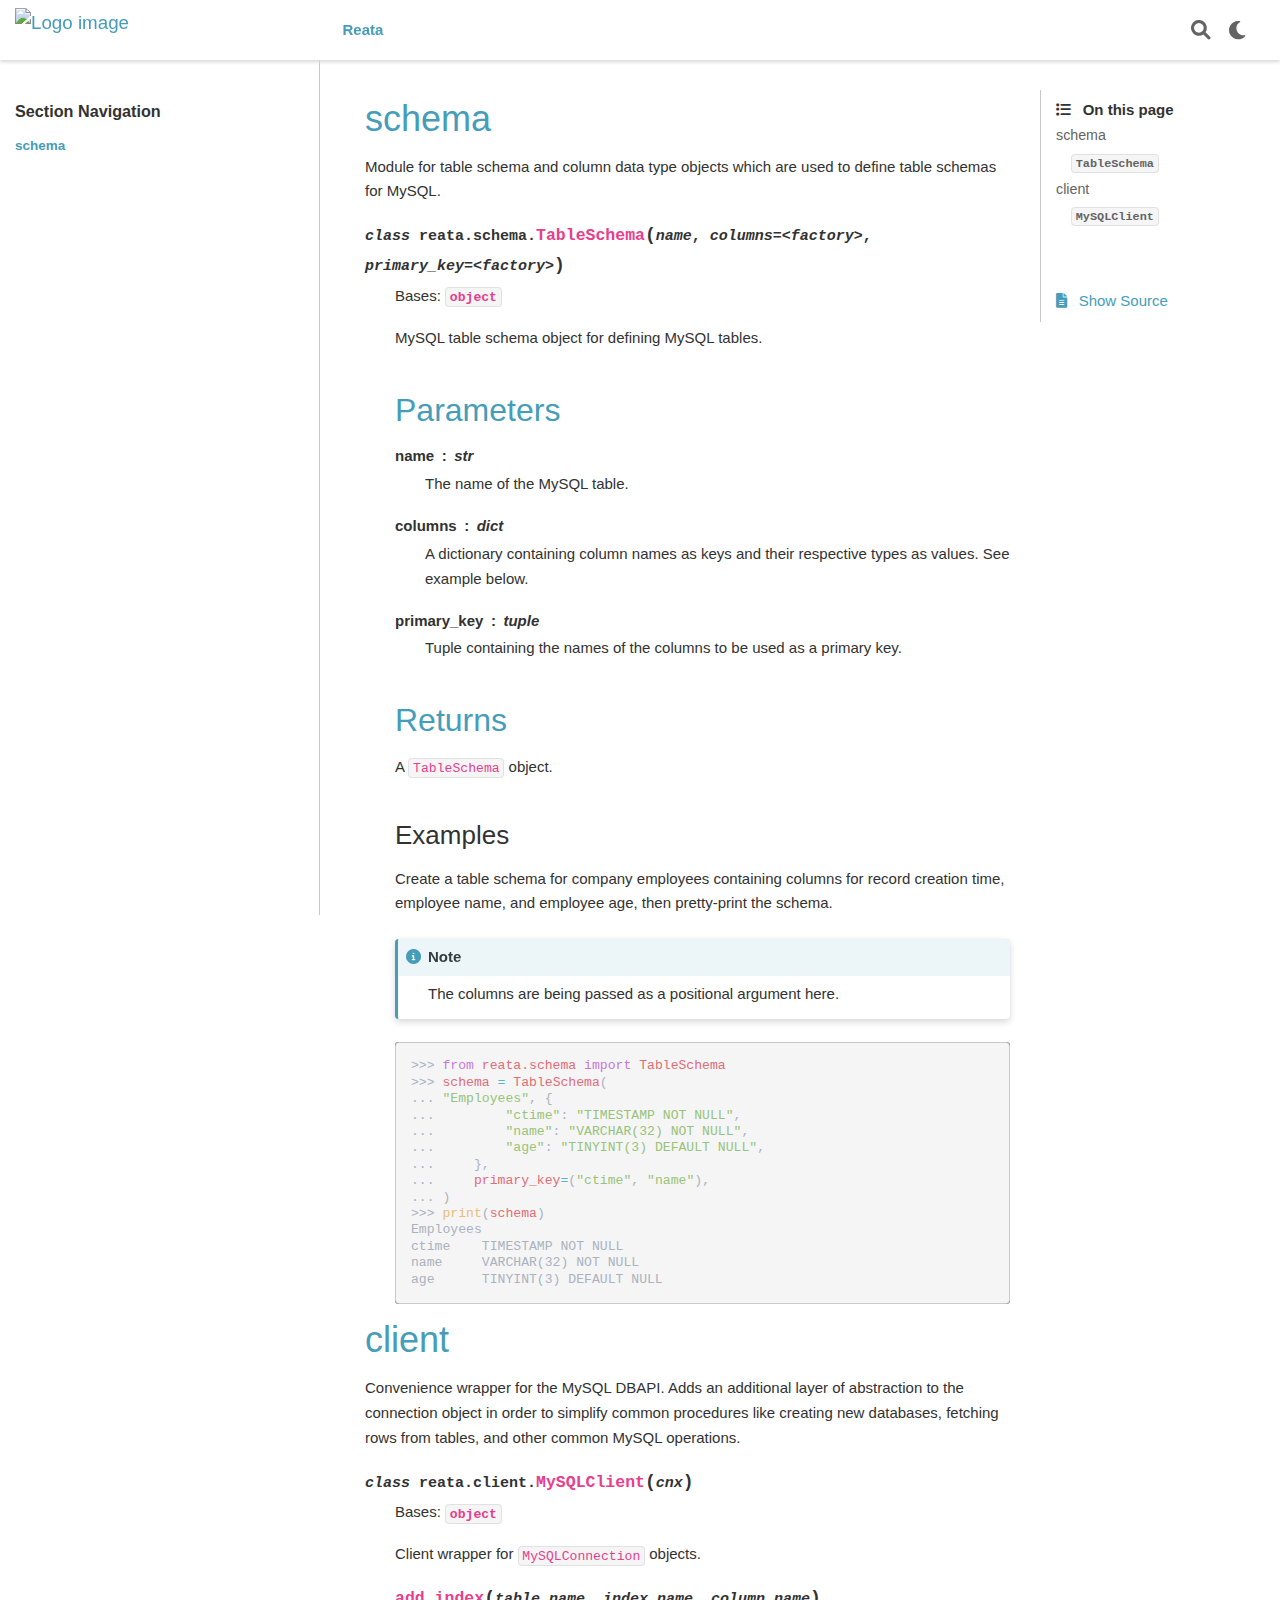
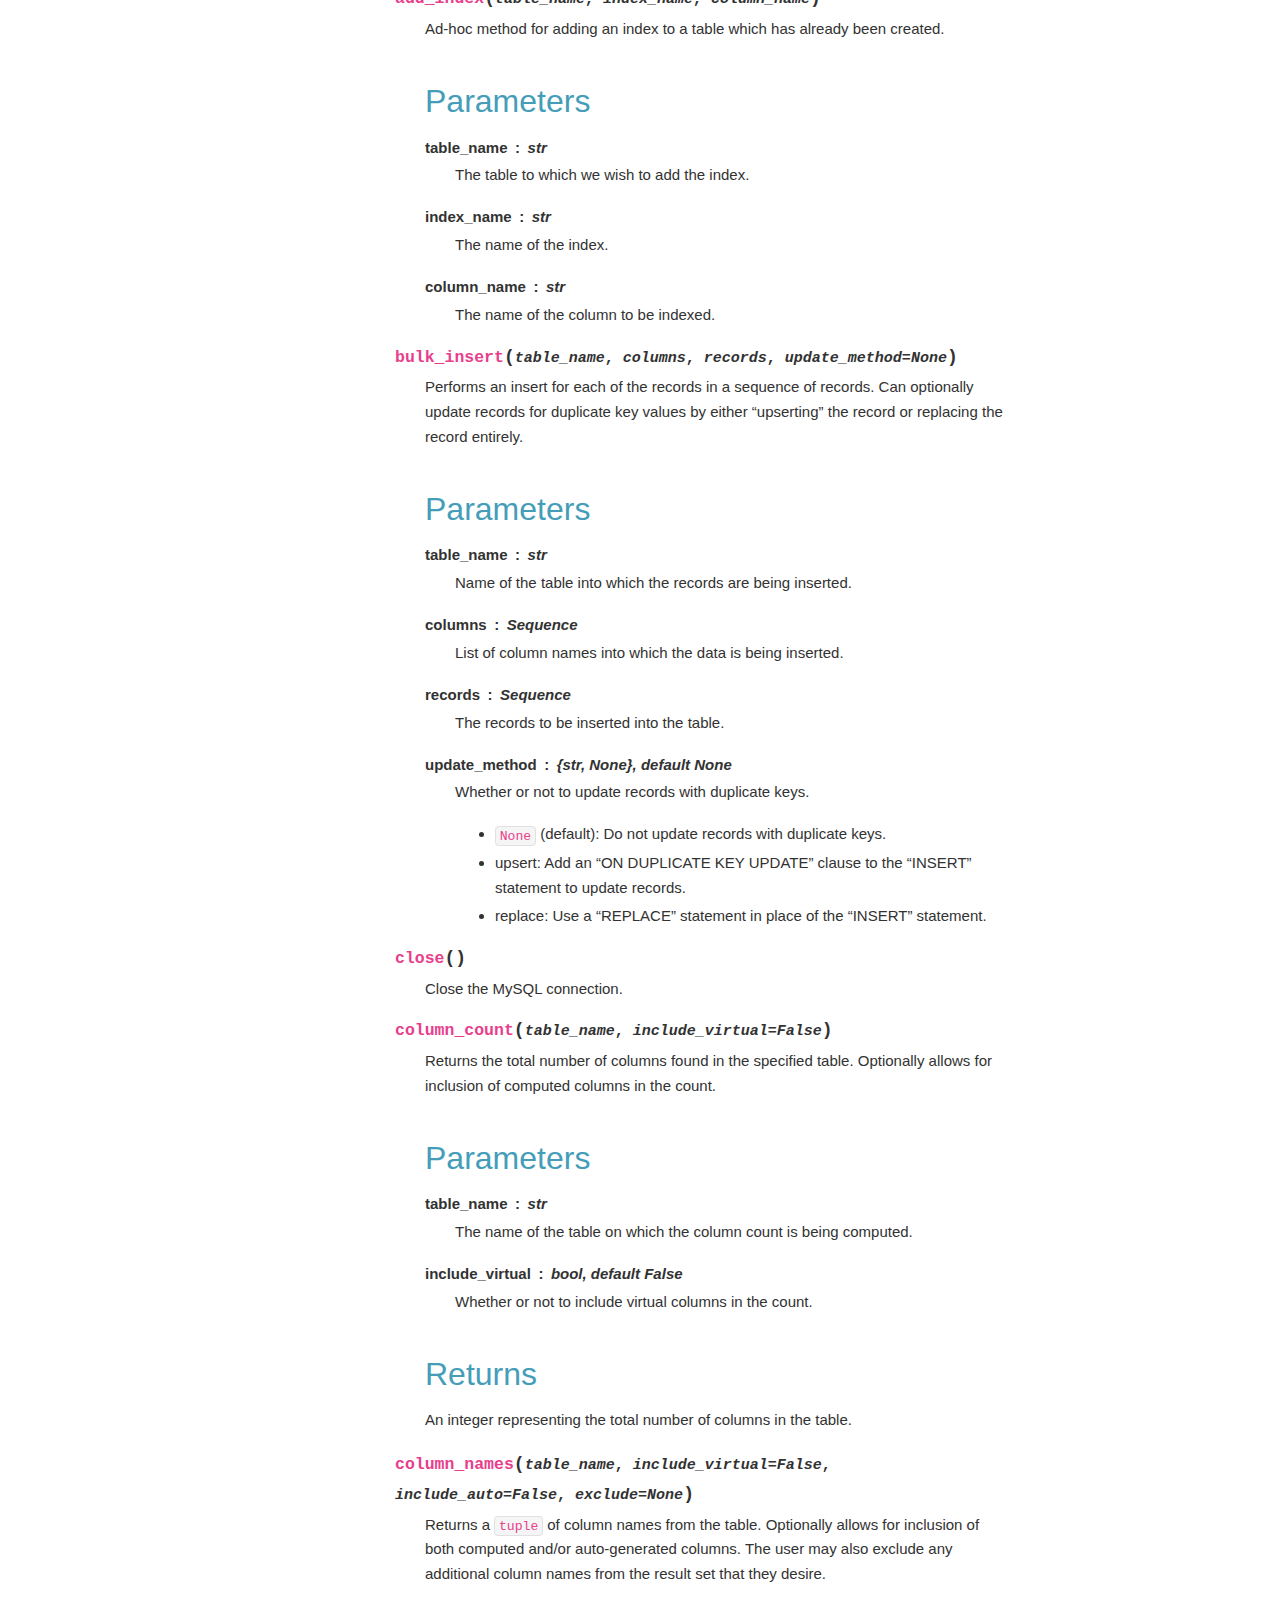
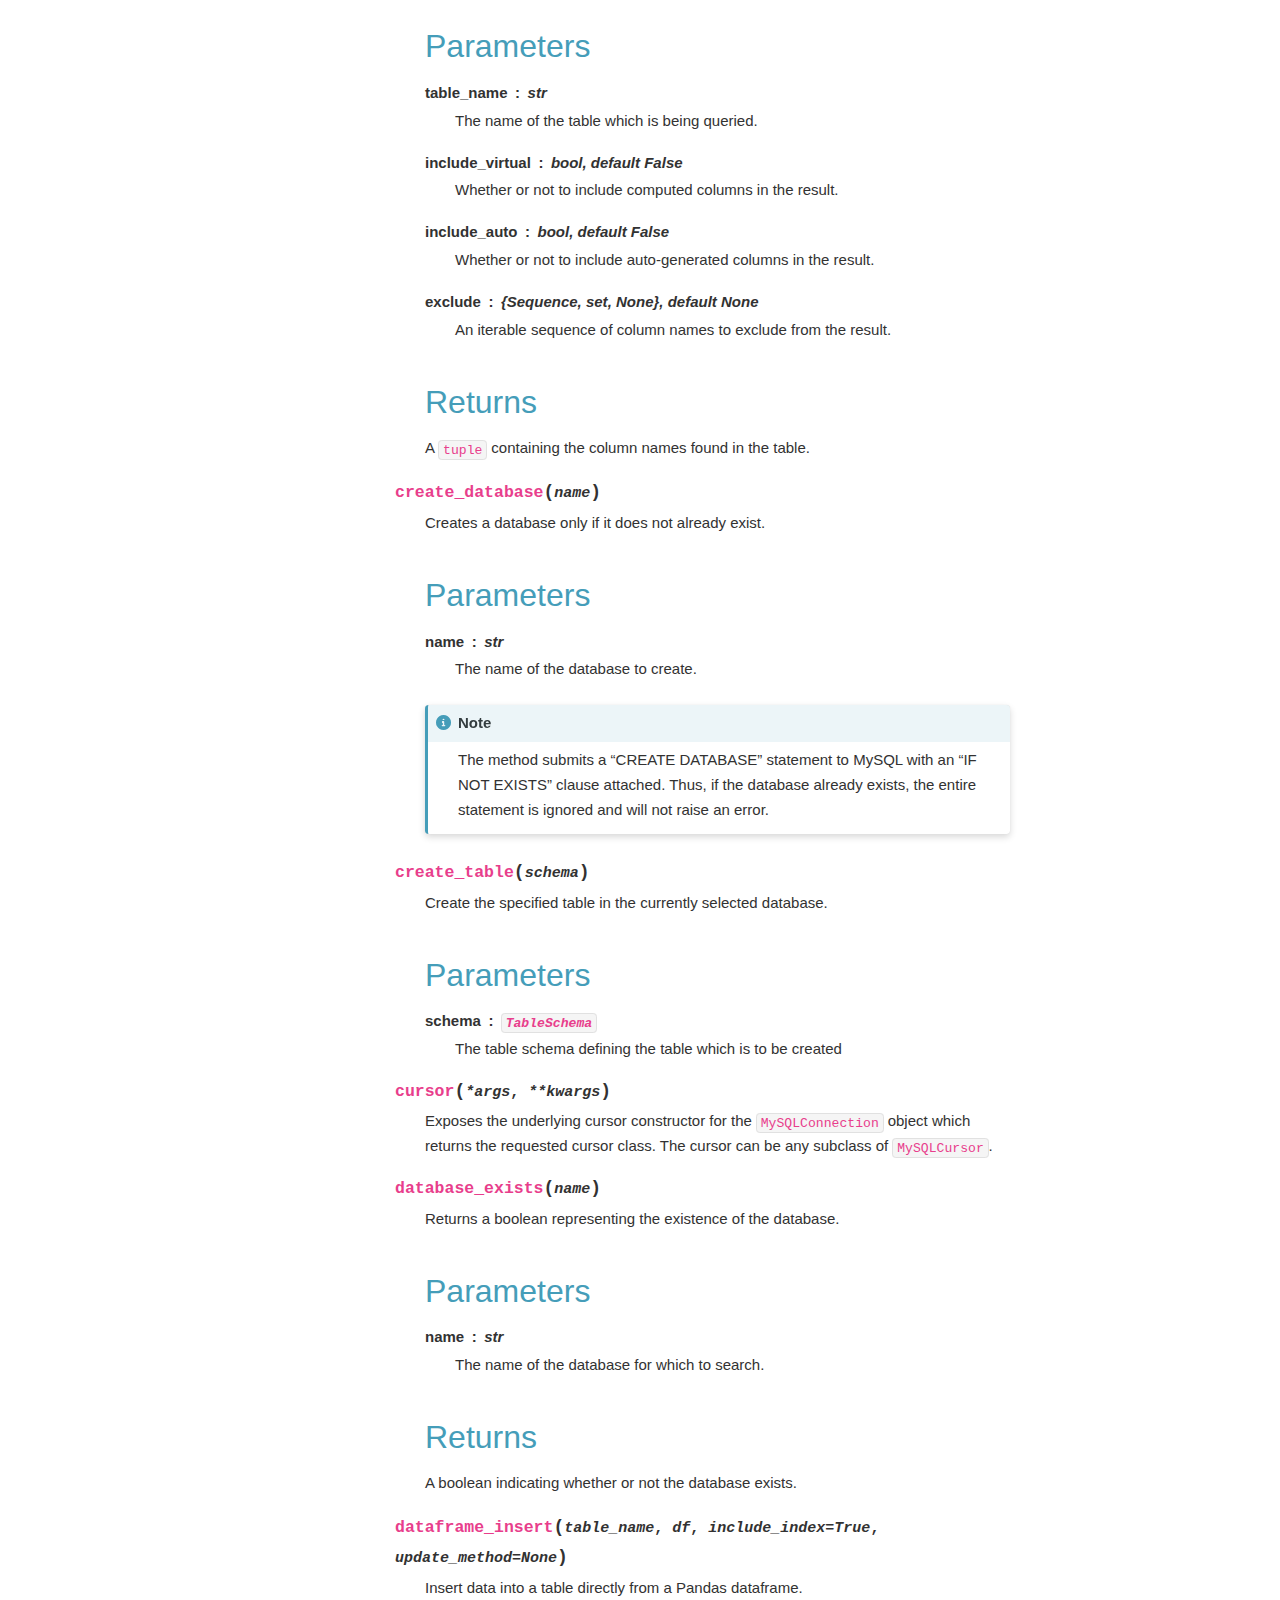
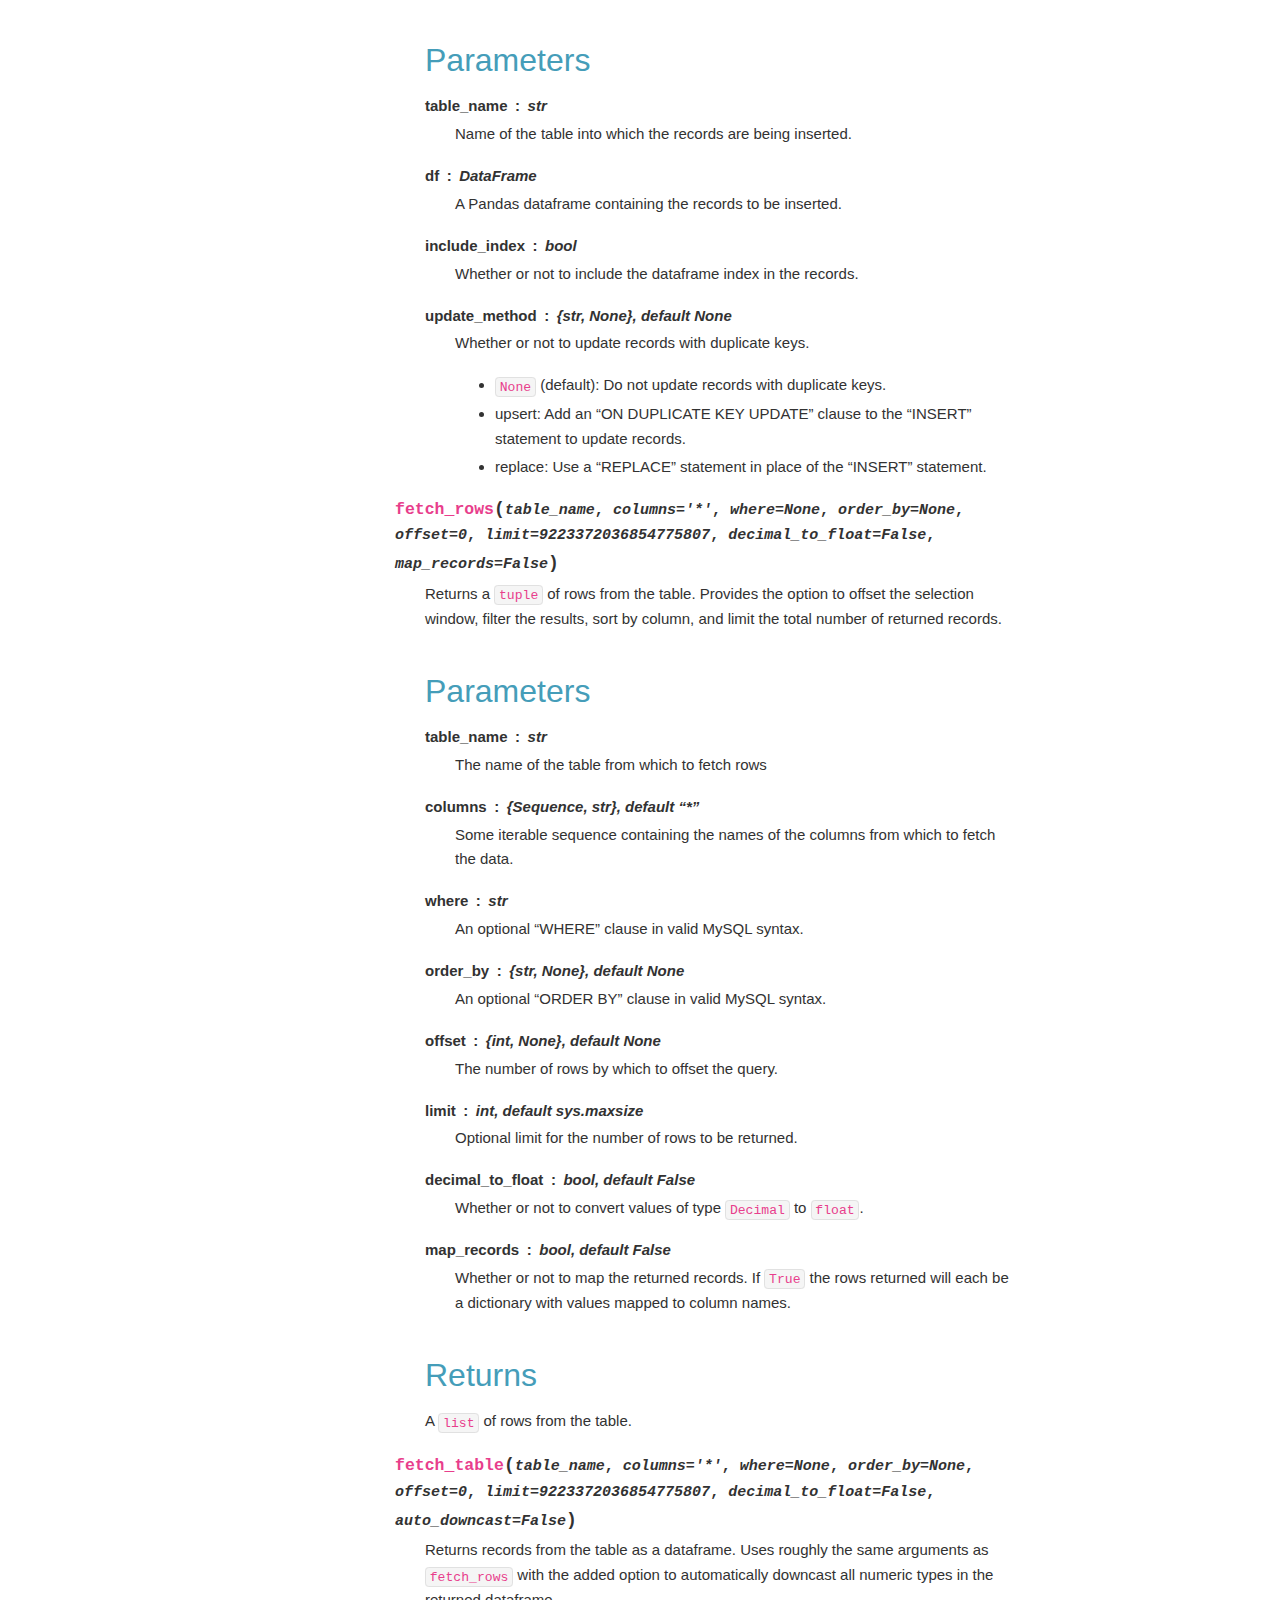
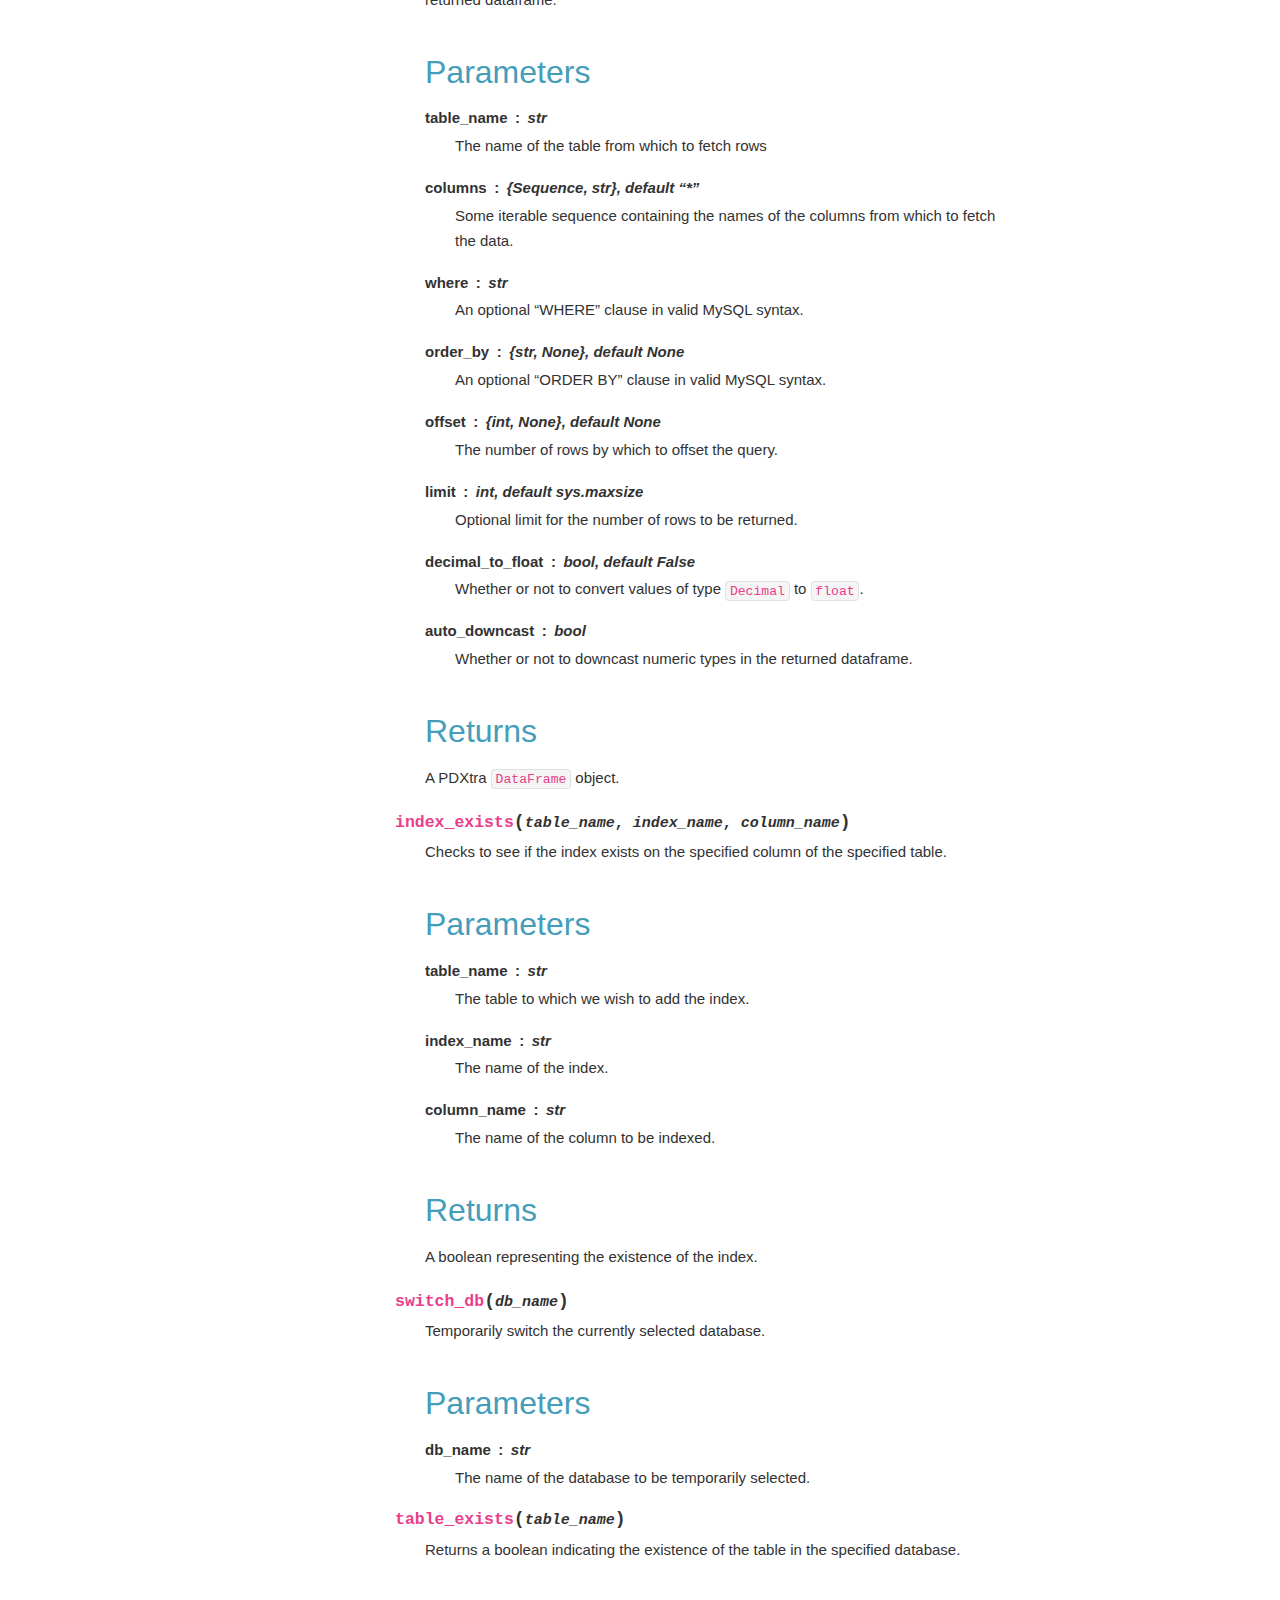
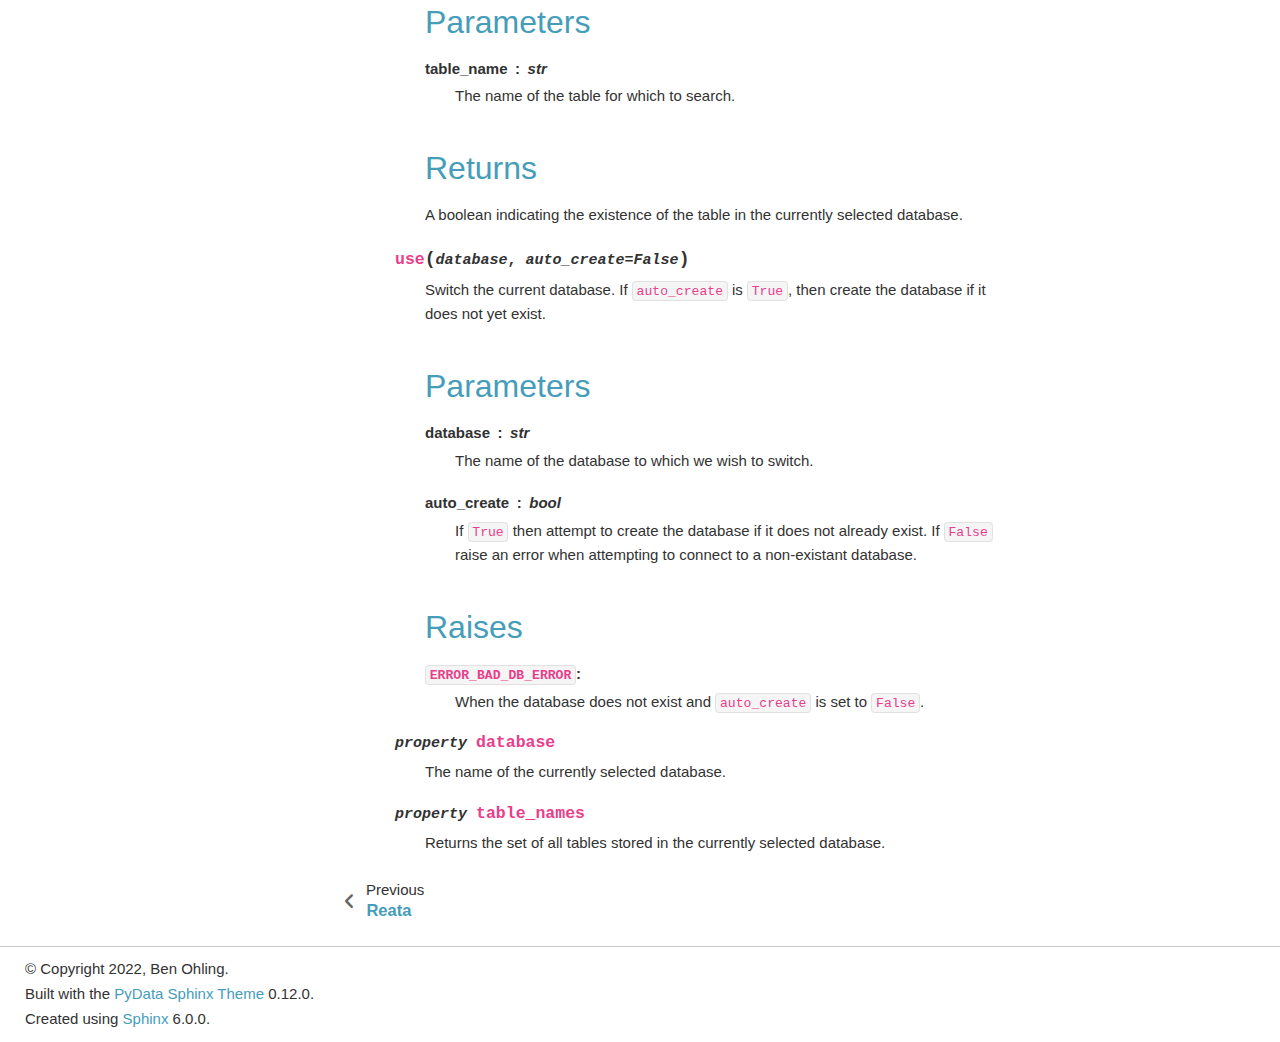
==== commit 9714c51a: "- Updated the documentation to align with the features added in the last commit." ====
--- a/docs/reata.html
+++ b/docs/reata.html
@@ -265,8 +265,8 @@
               
   <section id="module-reata.schema">
 <span id="schema"></span><h1>schema<a class="headerlink" href="#module-reata.schema" title="Permalink to this heading">#</a></h1>
-<p>Module for table schema objects which are used to define table schemas for
-MySQL.</p>
+<p>Module for table schema and column data type objects which are used to define
+table schemas for MySQL.</p>
 <dl class="py class">
 <dt class="sig sig-object py" id="reata.schema.TableSchema">
 <em class="property"><span class="pre">class</span><span class="w"> </span></em><span class="sig-prename descclassname"><span class="pre">reata.schema.</span></span><span class="sig-name descname"><span class="pre">TableSchema</span></span><span class="sig-paren">(</span><em class="sig-param"><span class="n"><span class="pre">name</span></span></em>, <em class="sig-param"><span class="n"><span class="pre">columns=&lt;factory&gt;</span></span></em>, <em class="sig-param"><span class="n"><span class="pre">primary_key=&lt;factory&gt;</span></span></em><span class="sig-paren">)</span><a class="headerlink" href="#reata.schema.TableSchema" title="Permalink to this definition">#</a></dt>
